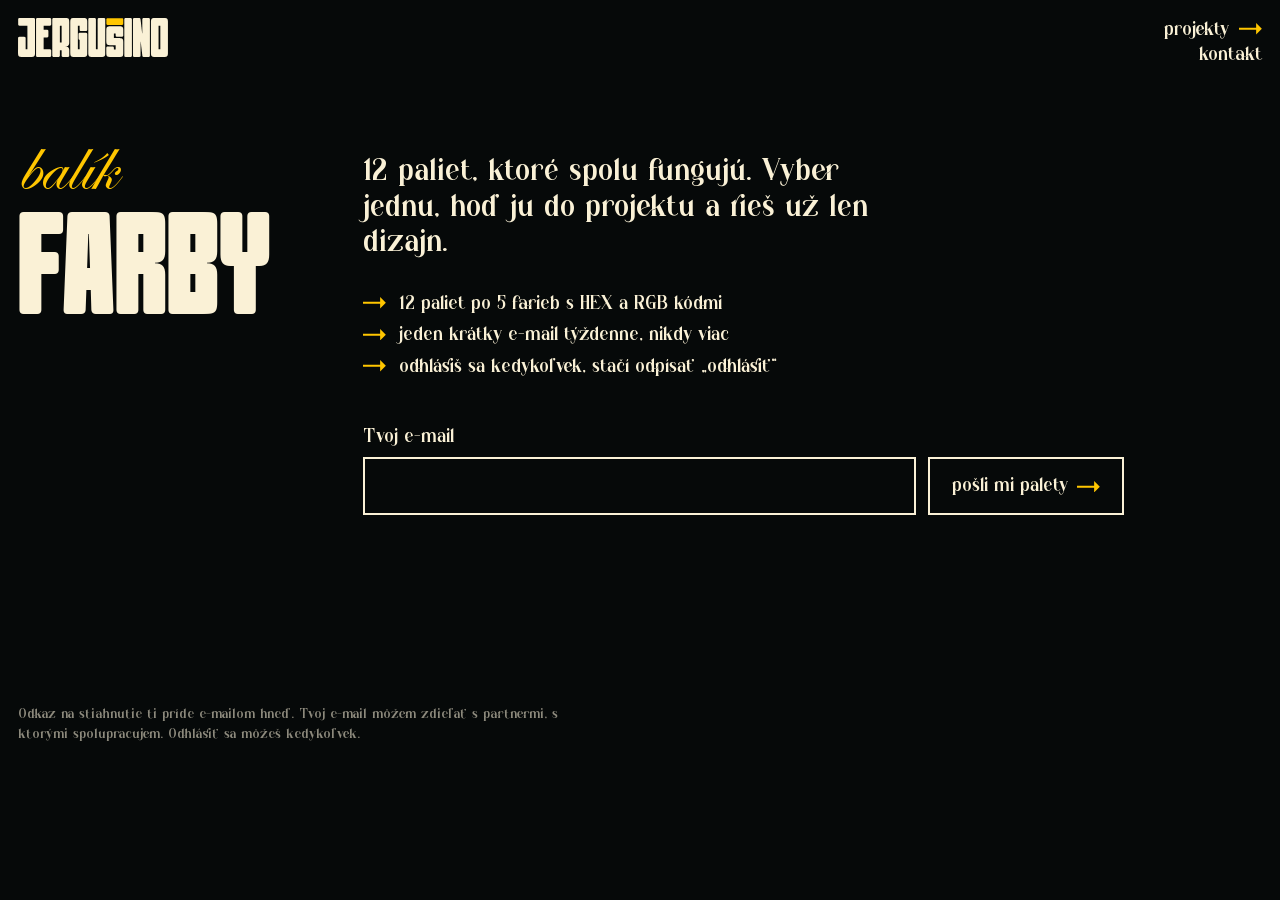
==== index.html @ 21729f62 "Palette pack: signup page, download page and FARBY PDF Same setup as font-tool: the form posts list=" ====
<!doctype html>
<html lang="sk">
<head>
  <meta charset="utf-8">
  <meta name="viewport" content="width=device-width, initial-scale=1">
  <title>Farby · Jergušino</title>
  <meta name="description" content="FARBY: 12 farebných paliet, ktoré spolu fungujú. Zadarmo do tvojej schránky.">
  <meta name="theme-color" content="#060909">
  <meta name="color-scheme" content="dark">
  <meta property="og:site_name" content="Jergušino">
  <meta property="og:title" content="Farby · Jergušino">
  <meta property="og:description" content="12 farebných paliet, ktoré spolu fungujú. Zadarmo do tvojej schránky.">
  <meta property="og:image" content="assets/img/og.png">
  <meta name="twitter:card" content="summary_large_image">
  <link rel="icon" href="favicon.svg" type="image/svg+xml">
  <link rel="apple-touch-icon" href="assets/img/apple-touch-icon.png">
  <link rel="preload" href="assets/fonts/Slithen.woff" as="font" type="font/woff" crossorigin>
  <link rel="preload" href="assets/fonts/Borisna.woff" as="font" type="font/woff" crossorigin>
  <!-- main.css is a copy of the main site's stylesheet (jergusino.github.io/assets/css/main.css); newsletter.css adds the form -->
  <link rel="stylesheet" href="assets/css/main.css">
  <link rel="stylesheet" href="assets/css/newsletter.css">
</head>
<body class="newsletter">
  <a class="skip" href="#top">preskočiť na obsah</a>

  <header class="top">
    <a class="top-mark" href="/" aria-label="Jergušino, domov">
      <img src="assets/img/wordmark.svg" alt="" width="1020" height="262">
    </a>
    <nav class="top-nav" aria-label="Hlavná navigácia">
      <a href="/projects/">projekty <svg class="arr" viewBox="0 0 24 12" width="24" height="12" aria-hidden="true" focusable="false"><path d="M0 5h18V0l6 6-6 6V7H0z"/></svg></a>
      <a href="/kontakt/">kontakt</a>
    </nav>
  </header>

  <main id="top" tabindex="-1">
    <div class="split">
    <section class="hero hero--page hero--project">
      <div class="lockup">
        <p class="lead">balík</p>
        <h1 class="title">Farby</h1>
      </div>
    </section>

    <article class="prose">
      <p class="big">12 paliet, ktoré spolu fungujú. Vyber jednu, hoď ju do projektu a rieš už len dizajn.</p>

      <ul class="perks">
        <li><svg class="arr" viewBox="0 0 24 12" aria-hidden="true" focusable="false"><path d="M0 5h18V0l6 6-6 6V7H0z"/></svg><span>12 paliet po 5 farieb s HEX a RGB kódmi</span></li>
        <li><svg class="arr" viewBox="0 0 24 12" aria-hidden="true" focusable="false"><path d="M0 5h18V0l6 6-6 6V7H0z"/></svg><span>jeden krátky e-mail týždenne, nikdy viac</span></li>
        <li><svg class="arr" viewBox="0 0 24 12" aria-hidden="true" focusable="false"><path d="M0 5h18V0l6 6-6 6V7H0z"/></svg><span>odhlásiš sa kedykoľvek, stačí odpísať „odhlásiť“</span></li>
      </ul>

      <form id="signup" class="signup" method="post" novalidate>
        <label for="email">Tvoj e-mail</label>
        <div class="row">
          <input id="email" name="email" type="email" autocomplete="email" inputmode="email" required aria-describedby="fine status">
          <button type="submit">
            <span class="btn-text">pošli mi palety</span>
            <svg class="arr" viewBox="0 0 24 12" aria-hidden="true" focusable="false"><path d="M0 5h18V0l6 6-6 6V7H0z"/></svg>
          </button>
        </div>
        <div class="hp" aria-hidden="true"><input type="text" name="website" tabindex="-1" autocomplete="off"></div>
        <p class="status" id="status" role="status" aria-live="polite"></p>
      </form>
    </article>
    </div>
  </main>

  <p class="fine" id="fine"><span>Odkaz na stiahnutie ti príde e-mailom hneď. Tvoj e-mail môžem zdieľať s partnermi, s ktorými spolupracujem. Odhlásiť sa môžeš kedykoľvek.</span></p>

<script>
  // Google Apps Script web app (see README.md). With list: "palette-pack" it emails the link to the download page right away.
  const SHEET_URL = "https://script.google.com/macros/s/AKfycbwzb0EDm8Rme1YKbwV1A5090Xy8KaP20UOvHCXbhvao1tViq3Yg2vBaLdlMIsiN-4s/exec";

  const form = document.getElementById("signup");
  const email = document.getElementById("email");
  const status = document.getElementById("status");
  const button = form.querySelector("button");
  const label = button.querySelector(".btn-text");

  const messages = {
    invalid: "Toto nevyzerá ako e-mailová adresa. Skús niečo ako meno@gmail.com.",
    sent: "Hotovo. Odkaz na palety ti práve odišiel e-mailom. Pozri si schránku (aj spam).",
    broken: "Niečo sa pokazilo na mojej strane. Skús to prosím neskôr.",
    offline: "Nepodarilo sa to odoslať. Skontroluj pripojenie na internet a skús to znova.",
    soon: "Prihlasovanie čoskoro spustím. Skús to o pár dní.",
  };
  const show = (key, isError) => {
    status.classList.toggle("error", !!isError);
    status.textContent = messages[key];
  };

  form.addEventListener("submit", async (e) => {
    e.preventDefault();
    if (form.website.value) return;
    const value = email.value.trim();
    if (!/^[^\s@]+@[^\s@]+\.[^\s@]+$/.test(value)) { show("invalid", true); email.focus(); return; }
    if (!SHEET_URL) { show("soon"); return; }

    button.disabled = true;
    label.textContent = "odosielam…";
    status.textContent = "";
    const body = new URLSearchParams({ email: value, source: location.hostname || "local", consent: "Súhlasil s posielaním súborov a noviniek e-mailom a so zdieľaním e-mailu s partnermi", list: "palette-pack" });
    try {
      let result = "sent", res = null;
      try {
        res = await fetch(SHEET_URL, { method: "POST", body });
      } catch (readError) {
        // Some browsers block reading Google's reply; send it anyway and assume it went through.
        await fetch(SHEET_URL, { method: "POST", mode: "no-cors", body });
      }
      if (res) {
        try { result = (await res.json()).status; } catch (badReply) { result = "broken"; }
      }
      if (result === "invalid" || result === "broken") { show(result, true); return; }
      form.classList.add("done");
      show("sent");
    } catch (err) {
      show("offline", true);
    } finally {
      button.disabled = false;
      label.textContent = "pošli mi palety";
    }
  });
</script>
</body>
</html>
---- assets/css/main.css ----
/* ─────────────────────────────────────────────────────────────────────────────
   Jergušino: stylesheet. Built from the brand guide (v5).
   Three colours, three fonts, nothing else.
   No gradients, shadows, blur, transparency or fades: colour changes are hard.
   ───────────────────────────────────────────────────────────────────────────── */

/* Fonts ─ Slithen (headlines), Borisna (text), Edwardian Script ITC (script lead-ins).
   Put Edwardian.woff2 / .woff / .ttf into assets/fonts/ (see README). */
@font-face {
  font-family: "Slithen";
  src: url("../fonts/Slithen.woff") format("woff"), url("../fonts/Slithen.ttf") format("truetype");
  font-display: swap;
}
@font-face {
  font-family: "Borisna";
  src: url("../fonts/Borisna.woff") format("woff"), url("../fonts/Borisna.ttf") format("truetype");
  font-display: swap;
}
@font-face {
  font-family: "Edwardian";
  src: url("../fonts/Edwardian.woff2") format("woff2"), url("../fonts/Edwardian.woff") format("woff"),
    url("../fonts/Edwardian.ttf") format("truetype");
  font-display: swap;
  /* pin the metrics so the gap above the wordmark is identical in every browser */
  ascent-override: 85.06%;
  descent-override: 32.81%;
  line-gap-override: 0%;
}

:root {
  /* colour */
  --ink: #060909;
  --cream: #faf1d6;
  --yellow: #ffc600;

  /* space and type tokens, all worked out from the width W (guide, section 5) */
  /* --W: the width the layout uses. The full screen width, except on very wide, short screens
     (wider than 1.9 x the height), where everything stays in a centred column of that size. */
  --W: min(100vw, 190vh);
  --W: min(100vw, 190svh);
  --F: max(12px, calc(var(--W) / 70));       /* frame: outer margin of loud layouts */
  --G: calc(var(--F) * 1.4);                 /* gap: script to the thing it introduces */
  --F4: max(20px, calc(var(--W) * 4 / 70));  /* margin of text-heavy layouts (4F) */
  --T: calc(var(--W) / 21);                  /* text token; headlines use 2T to 4T */

  --f-head: "Slithen", "Impact", "Arial Narrow", sans-serif;
  --f-text: "Borisna", Georgia, "Times New Roman", serif;
  --f-script: "Edwardian", "Edwardian Script ITC", "Snell Roundhand", "Apple Chancery", "URW Chancery L", cursive;

  --body: clamp(1.0625rem, 0.95rem + 0.3vw, 1.375rem);   /* never below 17px */
}

*, *::before, *::after { box-sizing: border-box; }

html { background: var(--ink); color-scheme: dark; -webkit-text-size-adjust: 100%; }

body {
  margin: 0;
  background: var(--ink);
  color: var(--cream);
  font-family: var(--f-text);
  font-size: var(--body);
  line-height: 1.3;
  -webkit-font-smoothing: antialiased;
}

h1, h2, p, ol, ul, dl, dd, figure { margin: 0; padding: 0; }
img { display: block; max-width: 100%; height: auto; }
::selection { background: var(--yellow); color: var(--ink); }

/* Links: Cream with a Yellow marker. Hover and focus change colour, never opacity. */
a { color: var(--cream); text-decoration: none; }
a:hover, a:focus-visible { color: var(--yellow); }
:focus-visible { outline: 3px solid var(--yellow); outline-offset: 4px; }
.arr { display: inline-block; width: 1.2em; height: 0.6em; fill: var(--yellow); vertical-align: 0.02em; margin-left: 0.2em; }

.sr { position: absolute; width: 1px; height: 1px; overflow: hidden; clip: rect(0 0 0 0); white-space: nowrap; }

/* Images are two-tone: every pixel is Ink or Cream. Own brand artwork opts out with .raw */
.prose img, .yt img, .cover img, .gallery img { filter: url(#twotone); }
.prose img.raw, .cover img.raw, .gallery img.raw { filter: none; }

/* ── Header: the mark top-left, a small text group top-right ───────────────── */
.top {
  position: absolute;
  z-index: 2;
  top: var(--F);
  left: var(--F);
  right: var(--F);
  display: flex;
  justify-content: space-between;
  align-items: flex-start;
}
.top-mark { display: block; line-height: 0; }
.top-mark img { width: 150px; height: auto; }
.top-nav { margin-left: auto; text-align: right; }
.top-nav a { display: block; }
.top-nav a[aria-current] { color: var(--yellow); }

/* ── Hero: loud, one big thing, anchored bottom-left at F ──────────────────── */
.hero { position: relative; min-height: 100vh; min-height: 100svh; }
.hero--page { min-height: 72vh; min-height: 72svh; --title-size: calc(var(--T) * 3); }
.hero--projects { --title-size: calc(var(--T) * 4); }
/* one project: no tall empty stage, the title sits just under the header and the text follows */
.hero--project { min-height: 0; padding-top: calc(var(--F) * 7); }
.hero--project .lockup { position: static; margin: 0 var(--F); }
body.project .prose { margin-top: calc(var(--F) * 0.9 - 0.9em); }   /* (pulls up past the empty line space of the big title and the details) */   /* the details sit close under the title… */
body.project .prose .meta + * { margin-top: calc(var(--F) * 3.2); }   /* …and the description stands apart */
body.project .back { margin-top: calc(var(--F) * 2); }

.lockup { position: absolute; left: var(--F); right: var(--F); bottom: var(--F); }

/* script lead-in: yellow, lowercase, left-aligned, G above what it introduces */
.lead {
  font-family: var(--f-script);
  color: var(--yellow);
  line-height: 1;
  white-space: nowrap;
  --d: 0.011em;                                     /* how far the deepest letter dips below the baseline */
}
.lead.desc { --d: 0.328em; }                        /* g j p q y f */

/* home: the primary lockup (i am + JERGUSINO). Wordmark = W - 2F wide, 0.257 x as tall. */
.hero--home { --wm-h: calc((var(--W) - 2 * var(--F)) * 0.257); }
.hero--home .lead {
  font-size: calc(var(--wm-h) * 0.771);           /* 0.29 x wordmark height, i-dot to baseline */
  margin-bottom: calc(var(--G) + var(--d) - 0.24em);
}
.wm-mask { line-height: 0; clip-path: inset(-100vh 0 0 0); }   /* clips the letters below the baseline, leaves the sky open for the bar */
.wordmark { display: block; width: 100%; height: auto; overflow: visible; }
.wm-l { fill: var(--cream); fill-rule: evenodd; }
.wm-bar { fill: var(--yellow); }

/* pages: script + Slithen headline */
.title {
  font-family: var(--f-head);
  font-weight: 400;
  font-size: var(--title-size);
  line-height: 0.9;
  text-transform: uppercase;
  letter-spacing: 0;
  color: var(--cream);
  overflow-wrap: anywhere;
}
.hero--page .lead {
  font-size: calc(var(--title-size) * 0.54);       /* 0.29 x cap height of the headline */
  margin-bottom: calc(var(--G) + var(--d) - 0.24em + var(--acc, 0px));
}
.hero--page.has-accent { --acc: calc(var(--title-size) * 0.28); }   /* clear of Š, Č, Ž... */

/* ── Quiet break between sections: one centred line ────────────────────────── */
.quiet-break { padding: calc(var(--F) * 8) 0 calc(var(--F) * 3); display: grid; place-items: center; }
.quiet-line { font: inherit; font-size: clamp(1.4rem, 2.4vw, 2.6rem); text-align: center; }

/* ── Project list ──────────────────────────────────────────────────────────── */
.list { padding: 0 var(--F); }   /* same left edge as the title */

.controls { display: flex; flex-wrap: wrap; align-items: baseline; gap: 0.6em calc(var(--F) * 3); padding: 0 0 calc(var(--F) * 2); margin-top: calc(var(--F) * 2); }
.controls[hidden], .empty[hidden] { display: none; }
.ctl { display: flex; flex-wrap: wrap; align-items: baseline; gap: 0.2em 1.2em; }
.ctl-l { color: var(--yellow); }                     /* Yellow marks what is a pointer: the caption of each control */
.ctl button {
  font: inherit; color: var(--cream); background: none; border: 0; padding: 0; cursor: pointer; border-radius: 0;
}
.ctl button:hover, .ctl button:focus-visible { color: var(--yellow); }
.ctl button[aria-pressed="true"] { color: var(--yellow); text-decoration: underline; text-decoration-thickness: 2px; text-underline-offset: 0.25em; }
.ctl-search input {
  font: inherit; color: var(--cream); background: none; border: 0; border-bottom: 2px solid var(--cream); border-radius: 0;
  padding: 0 0 0.1em; width: 11em; max-width: 100%; caret-color: var(--yellow); outline: none; -webkit-appearance: none; appearance: none;
}
.ctl-search input:hover, .ctl-search input:focus { border-bottom-color: var(--yellow); }
.ctl-search input::-webkit-search-cancel-button { -webkit-appearance: none; appearance: none; }

/* poster wall: images only, in staggered columns like bricks. A click opens the poster's page. */
/* columns: 6 on computers, 5 on small laptops, 3 on tablets, 2 on phones; every second column hangs half a poster lower */
.pgrid {
  --cols: 6;
  list-style: none;
  display: grid;
  grid-template-columns: repeat(var(--cols), minmax(0, 1fr));
  gap: var(--F);
  padding-bottom: calc((var(--W) - 2 * var(--F)) / var(--cols) * 0.72 + var(--F));        /* room for the half-card the even columns hang down */
}
.pcard:nth-child(even) { transform: translateY(calc(50% + var(--F) / 2)); }
.pcard a { display: block; position: relative; overflow: hidden; aspect-ratio: 7 / 10; }
.pcard img { display: block; width: 100%; height: 100%; object-fit: cover; }
/* hover: the Yellow bar of the logo drops onto the top edge of the poster (hard-edged, no fade);
   it leaves faster than it comes (exits accelerate). Touch screens skip it. */
.pcard a::before {
  content: ""; position: absolute; z-index: 1; left: 0; right: 0; top: 0;
  height: calc(var(--F) * 1.1); background: var(--yellow);
  transform: translateY(-110%);
  transition: transform 0.1s cubic-bezier(0.6, 0, 1, 1);
}
.pcard a:focus-visible { outline: 3px solid var(--yellow); outline-offset: 6px; }
.pcard a:focus-visible::before { transform: none; }
@media (hover: hover) {
  .pcard a:hover::before { transform: none; transition: transform 0.2s cubic-bezier(0.2, 0, 0, 1); }
}
@media (prefers-reduced-motion: reduce) { .pcard a::before { transition: none; } }
@media (max-width: 1279px) {
  .pgrid { --cols: 5; }
  .pcard:nth-child(even) { transform: none; }
  .pcard:nth-child(5n+2), .pcard:nth-child(5n+4) { transform: translateY(calc(50% + var(--F) / 2)); }
}
@media (max-width: 999px) {
  .pgrid { --cols: 3; }
  .pcard:nth-child(5n+2), .pcard:nth-child(5n+4) { transform: none; }
  .pcard:nth-child(3n+2) { transform: translateY(calc(50% + var(--F) / 2)); }
}
@media (max-width: 640px) {
  .pgrid { --cols: 2; }
  .pcard:nth-child(3n+2) { transform: none; }
  .pcard:nth-child(even) { transform: translateY(calc(50% + var(--F) / 2)); }
}

.more { padding: calc(var(--F) * 2) 0 var(--F4); }
.empty { padding: var(--F) 0; }

/* ── Project page: one left-aligned column, 4F margin, about 70 characters wide ─ */
.prose { margin: var(--F4) 0 0 var(--F); max-width: min(70ch, calc(var(--W) - 2 * var(--F4))); }
.prose > * + * { margin-top: 1em; }
.prose a { color: var(--yellow); text-decoration: underline; text-decoration-thickness: 2px; text-underline-offset: 0.2em; }
.prose a:hover, .prose a:focus-visible { color: var(--cream); }
.prose code { font-family: var(--f-text); border-bottom: 2px solid var(--cream); }
.prose h2, .prose h3 { font-family: var(--f-head); font-weight: 400; text-transform: uppercase; line-height: 0.9; font-size: calc(var(--T) * 1.2); margin-top: 2em; }

.note { border-left: 6px solid var(--cream); padding-left: 1em; }

.meta { display: grid; grid-template-columns: max-content 1fr; gap: 0.2em 1.5em; }
.meta dt { color: var(--cream); }
.meta dd { margin: 0; }

.yt { display: block; margin-top: 2em; }
.yt .cta { display: inline-block; margin-top: 0.6em; color: var(--cream); }
.yt:hover .cta, .yt:focus-visible .cta { color: var(--yellow); }
.cover, .gallery { margin-top: 2em; }
.gallery { display: grid; grid-template-columns: repeat(auto-fit, minmax(min(100%, 20rem), 1fr)); gap: var(--F); }

.links { list-style: none; margin-top: 2em; }
.links li + li { margin-top: 0.4em; }
.prose .links a { color: var(--cream); text-decoration: none; }
.prose .links a:hover, .prose .links a:focus-visible { color: var(--yellow); }

.back { margin: calc(var(--F) * 3) 0 0 var(--F); }

/* ── Contact page: loud headline, then the ways to reach me as large rows ─────
   One column at the F edge, Cream text, Yellow only on the pointers (@, arrows, the active copy). */
.contact { padding: calc(var(--F) * 2) var(--F) calc(var(--F) * 2); }
.contact-intro { max-width: 34ch; font-size: clamp(1.1rem, min(2vw, 3.4vh), 2rem); line-height: 1.3; margin-bottom: calc(var(--F) * 3); }
.contact-list { list-style: none; border-top: 1px solid var(--yellow); }
.contact-row {
  display: grid; grid-template-columns: minmax(7em, 14%) minmax(0, 1fr) auto; align-items: baseline; gap: var(--F);
  padding: calc(var(--F) * 1.2) 0; border-bottom: 1px solid var(--yellow);
}
.contact-label { font-family: var(--f-script); color: var(--yellow); font-size: clamp(1.4rem, min(2.6vw, 4.4vh), 2.8rem); line-height: 1; }
.contact-value { font-size: clamp(1.5rem, min(4.4vw, 7vh), 5rem); line-height: 1.05; overflow-wrap: anywhere; }
.contact-value .at { color: var(--yellow); }
.contact-copy, .contact-go {
  font: inherit; font-size: clamp(1rem, 1.4vw, 1.4rem); color: var(--cream); background: none; border: 0; border-radius: 0; padding: 0; cursor: pointer;
}
.contact-copy:hover, .contact-copy:focus-visible, .contact-go:hover { color: var(--yellow); }
.contact-go .arr { width: clamp(1.6rem, 2.4vw, 2.6rem); height: auto; margin: 0; }
.contact-row:hover .contact-value { color: var(--yellow); }
@media (max-width: 640px) {
  .contact-row { grid-template-columns: minmax(0, 1fr) auto; row-gap: 0.3em; }
  .contact-label { grid-column: 1 / -1; }
}

/* ── Motion: the title-card animation, copied frame by frame from title-card-jergusino.mp4 ──
   0.11 s of Ink, then the letters rise one by one from the baseline (a new one every 0.02 s,
   each 0.2 s), and at 0.48 s the bar drops from the very top of the screen, overshoots 10 %
   and settles with an ease-out. "i am" is the one addition: it writes on beside the letters. */
@keyframes write { from { clip-path: inset(-25% 100% -25% -5%); } to { clip-path: inset(-25% -5% -25% -5%); } }
@keyframes rise { from { transform: translateY(101%); } to { transform: none; } }
@keyframes drop {                                    /* --drop is set in index.html: the bar starts above the top of the screen */
  0%   { transform: translateY(var(--drop, -140%)); animation-timing-function: cubic-bezier(0.25, 0.8, 0.25, 1); }   /* ease out: fast from the top, soft landing */
  65%  { transform: translateY(4.6px); animation-timing-function: cubic-bezier(0.25, 0.8, 0.25, 1); }                  /* 10% overshoot of the 46 px bar */
  100% { transform: none; }
}
.hero--home .lead { animation: write 0.45s cubic-bezier(0.35, 0, 0.45, 1) 0.15s both; }
.hero--home .wm-l { transform-box: fill-box; animation: rise 0.2s cubic-bezier(0.2, 0, 0, 1) calc(0.11s + var(--i) * 0.02s) both; }
.hero--home .wm-bar { transform-box: fill-box; animation: drop var(--dur, 0.9s) linear 0.48s both; }

@media (prefers-reduced-motion: reduce) {
  .hero--home .lead, .hero--home .wm-l, .hero--home .wm-bar { animation: none; }
}

/* ── Phones ────────────────────────────────────────────────────────────────── */
@media (max-width: 520px) {
  .top-mark img { width: 120px; }
  .hero--page { --title-size: calc(var(--T) * 3.4); }
  .hero--projects { --title-size: calc(var(--T) * 4); }
}

@media print {
  html, body { background: #fff; color: #000; }
}


/* home: the poster wall is cut off hard after about two rows, then one big line leads to all projects */
.wall { --cols: 6; --cw: calc((var(--W) - (var(--cols) + 1) * var(--F)) / var(--cols)); max-height: calc(var(--cw) * 10 / 7 * 2.4); overflow: hidden; }
@media (max-width: 1279px) { .wall { --cols: 5; } }
@media (max-width: 999px) { .wall { --cols: 3; } }
@media (max-width: 640px) { .wall { --cols: 2; } }
.all {
  display: flex; align-items: center; justify-content: center; gap: 0.35em;
  padding: calc(var(--F) * 3) var(--F) 0; background: var(--ink);
  font-size: clamp(1.4rem, 2.4vw, 2.6rem); line-height: 1; text-align: center;
}
.all svg { width: 0.9em; height: auto; flex: none; }
.hero--in-home { padding-top: calc(var(--F) * 10); padding-bottom: calc(var(--F) * 2); }   /* a section title in the middle of the page, no header above it */

/* project page: facts and the way back are as big as the "všetky projekty" line on the home page */
body.project .meta, body.project .back { font-size: clamp(1.4rem, 2.4vw, 2.6rem); line-height: 1.15; }
body.project .back svg { width: 0.9em; height: auto; vertical-align: -0.05em; margin-left: 0.2em; }

/* similar work at the bottom of a project page: one flat row, no stagger */
.similar { padding: 0 var(--F); margin-top: calc(var(--F) * 8); }
.similar-h { font: inherit; font-size: clamp(1.4rem, 2.4vw, 2.6rem); line-height: 1.15; margin-bottom: calc(var(--F) * 2); }
.pgrid--flat { padding-bottom: 0; }
.pgrid--flat .pcard { transform: none !important; }
@media (max-width: 1279px) { .pgrid--flat .pcard:nth-child(n+6) { display: none; } }
@media (max-width: 999px) { .pgrid--flat .pcard:nth-child(n+4) { display: none; } }
@media (max-width: 640px) { .pgrid--flat .pcard:nth-child(n+3) { display: none; } }

/* skip link: hidden until it gets keyboard focus, then a Yellow pointer top-left */
.skip { position: absolute; z-index: 10; left: var(--F); top: -10em; color: var(--yellow); background: var(--ink); padding: 0.3em 0; }
.skip:focus { top: var(--F); }
main:focus { outline: none; }

/* posters show their own edge colour while the image loads (a flat colour, then a hard cut to the image) */
.pcard a, .cover .zoom { background-color: var(--ink); }

/* 404 */
body.notfound .prose .big { font-size: clamp(1.4rem, 2.4vw, 2.6rem); line-height: 1.15; }
body.notfound .similar { margin-top: calc(var(--F) * 6); }
body.notfound .links svg { width: 0.9em; height: auto; margin-left: 0.2em; }

/* ── Poster viewer: the poster full size on Ink, flip with arrows, close returns ───────────── */
.cover .zoom { display: block; cursor: zoom-in; }
.viewer {
  position: fixed; inset: 0; z-index: 50; background: var(--ink);
  display: grid; grid-template-rows: auto minmax(0, 1fr) auto;
}
.viewer[hidden] { display: none; }
html.viewer-open, html.viewer-open body { overflow: hidden; }
.v-bar { display: flex; align-items: baseline; justify-content: space-between; gap: var(--F); padding: var(--F); font-size: clamp(1.1rem, 1.6vw, 1.6rem); }
.v-title { color: var(--cream); overflow: hidden; text-overflow: ellipsis; white-space: nowrap; }
.v-count { color: var(--cream); }
.v-stage { position: relative; min-height: 0; margin: 0 var(--F); touch-action: pan-y; }
.v-img { position: absolute; inset: 0; width: 100%; height: 100%; object-fit: contain; -webkit-user-select: none; user-select: none; }
.viewer button {
  font: inherit; color: var(--cream); background: none; border: 0; border-radius: 0; padding: 0; cursor: pointer;
  display: inline-flex; align-items: center; gap: 0.4em;
}
.viewer button:hover, .viewer button:focus-visible { color: var(--yellow); }
.viewer button:focus-visible { outline: 2px solid var(--yellow); outline-offset: 4px; }
.viewer .arr { width: 1.3em; height: auto; fill: var(--yellow); }
.viewer .arr--back { transform: scaleX(-1); }
@media (max-width: 520px) { .viewer button span { position: absolute; width: 1px; height: 1px; overflow: hidden; clip-path: inset(50%); } .viewer .arr { width: 2em; } }

/* ── Project page ─────────────────────────────────────────────────────────────
   Phones and tablets: title, info, then the work, one column (swipe left / right for the next project).
   Wide screens: the info on the left, the work on the right, centred on each other, with the
   previous / next arrows right beside them. Everything is sized by the width but capped by the
   screen height, so the info and the whole poster always fit on screen. */
body.project { --ts: min(calc(var(--T) * 3), 13vh); }                 /* base size; the poster follows it */
body.project .hero--page { --title-size: calc(var(--ts) * 1.8); }   /* the title is 180% of the base */
body.project .hero--page .lead { font-size: calc(var(--ts) * 1.2 * 0.54); }   /* the lead keeps its size */
body.project .meta, body.project .back { font-size: clamp(1.1rem, min(2.4vw, 4vh), 2.6rem); }
body.project .prose { font-size: min(var(--body), 2.8vh); font-size: clamp(0.95rem, min(var(--body), 2.8vh), 1.375rem); }
@media (max-width: 520px) { body.project { --ts: min(calc(var(--T) * 3.4), 13vh); } }

.project-media { margin: calc(var(--F) * 2) var(--F) 0; }
.project-media img { display: block; max-width: 100%; height: auto; }
.media-main > :first-child { margin-top: 0; }
.project-media .cover img { max-height: calc((100vh - var(--F) * 2) * 0.8); max-height: calc((100svh - var(--F) * 2) * 0.8); width: auto; max-width: 100%; margin: 0; }
.project-media .cover .zoom { width: fit-content; max-width: 100%; }
.arr--back { transform: scaleX(-1); }

/* previous / next arrows. On screens with empty bars at the sides (wider than 1.9 x the height) they
   always stand in those bars. Otherwise they are hidden and cut on in front of the content when the
   mouse comes to the left or right edge of the screen. Phones and tablets swipe instead. */
.page-arrow { display: none; color: var(--yellow); }
.page-arrow .arr { width: clamp(1.6rem, min(2.6vw, 4.5vh), 2.8rem); height: auto; margin: 0; fill: currentColor; vertical-align: 0; }
@media (min-width: 900px) and (hover: hover) {
  .page-arrow {
    display: flex; align-items: center; justify-content: center;
    position: fixed; z-index: 4; top: 0; bottom: 0; width: max(48px, 5vw);
    overflow: hidden; color: var(--yellow); outline: none;
  }
  .page-arrow--prev { left: 0; }
  .page-arrow--next { right: 0; }
  /* the Ink strip and the arrow slide in from behind the screen edge (Move: soft landing; exits accelerate) */
  .page-arrow::before { content: ""; position: absolute; inset: 0; background: var(--ink); }
  .page-arrow::before, .page-arrow .arr {
    transition: transform 0.2s cubic-bezier(0.6, 0, 1, 1);
  }
  .page-arrow--prev::before, .page-arrow--prev .arr { transform: translateX(-101%); }
  .page-arrow--prev .arr { transform: translateX(calc(-1 * max(48px, 5vw))) scaleX(-1); }
  .page-arrow--next::before { transform: translateX(101%); }
  .page-arrow--next .arr { transform: translateX(max(48px, 5vw)); }
  .page-arrow .arr { position: relative; }
  .page-arrow:hover::before, .page-arrow:focus-visible::before { transform: none; transition: transform 0.4s cubic-bezier(0.2, 0, 0, 1); }
  .page-arrow:hover .arr, .page-arrow:focus-visible .arr { transition: transform 0.4s cubic-bezier(0.2, 0, 0, 1) 0.04s; }
  .page-arrow--prev:hover .arr, .page-arrow--prev:focus-visible .arr { transform: scaleX(-1); }
  .page-arrow--next:hover .arr, .page-arrow--next:focus-visible .arr { transform: none; }
  .page-arrow:focus-visible .arr { outline: 2px solid var(--yellow); outline-offset: 2px; }
}
@media (min-width: 900px) and (hover: hover) and (prefers-reduced-motion: reduce) {
  .page-arrow::before, .page-arrow .arr { transition: none !important; }
}
@media (min-width: 900px) and (min-aspect-ratio: 19/10) {
  .page-arrow { width: calc((100vw - var(--W)) / 2); top: 0; bottom: 0; }
  .page-arrow::before { display: none; }
  .page-arrow--prev .arr, .page-arrow--prev:hover .arr { transform: scaleX(-1); }
  .page-arrow--next .arr, .page-arrow--next:hover .arr { transform: none; }
  .page-arrow:hover { color: var(--cream); }
}

@media (min-width: 900px) {
  .project-body {
    /* very wide, short screens: everything stays together in the middle, sized to that middle */
    --ts: min(calc(var(--T) * 3), 13vh);
    --top: min(calc(var(--F) * 7), 16vh);
    display: grid; grid-template-columns: minmax(0, 1fr) minmax(0, 1fr);
    column-gap: calc(var(--F) * 3); align-items: center;
    padding: var(--top) var(--F) 0;
    position: relative;
  }
  .project-text .hero--project { padding-top: 0; }
  .project-text .hero--project .lockup { margin: 0; }
  .project-body .prose { max-width: 70ch; margin-left: 0; }
  .project-media { margin: 0; display: grid; justify-items: end; }
  .media-main { display: grid; justify-items: end; }
  .project-media .cover .zoom { display: block; }
  /* the poster scales like the text: with the title size, but never taller than the screen */
  .project-media .cover img {
    max-width: 100%;
    max-height: calc(min(calc(var(--ts) * 5), calc((100vh - var(--top) - var(--F) * 2) * 0.8)) - 7rem);
    max-height: calc(min(calc(var(--ts) * 5), calc((100svh - var(--top) - var(--F) * 2) * 0.8)) - 7rem);
    margin: 7rem 0 0;
  }
}

/* everything sits in the --W column, centred (only narrower than the screen on very wide, short screens) */
main { max-width: var(--W); margin: 0 auto; }
.top { left: max(var(--F), calc((100% - var(--W)) / 2 + var(--F))); right: max(var(--F), calc((100% - var(--W)) / 2 + var(--F))); }
main { padding-bottom: calc(var(--F) * 6); }   /* no footer: a little Ink after the last thing on the page */
body.project { overflow-x: clip; }   /* the page slides sideways on a swipe without a sideways scrollbar */
---- assets/css/newsletter.css ----
/* Newsletter page: the main site's stylesheet (main.css) plus the signup form.
   Same tokens, same three colours, no rounded corners, no fills. */

body.newsletter .prose { margin-top: calc(var(--F) * 2); }
.prose .big { font-size: clamp(1.4rem, 2.4vw, 2.6rem); line-height: 1.15; max-width: 30ch; }

.perks { list-style: none; margin-top: 1.6em; }
.perks li { display: flex; align-items: baseline; gap: 0.7em; }
.perks li + li { margin-top: 0.35em; }
.perks .arr { flex: none; margin: 0; }

.signup { margin-top: 2.4em; }
.signup label { display: block; margin-bottom: 0.4em; }
.signup .row { display: flex; gap: 12px; flex-wrap: wrap; }
.signup input[type="email"] {
  flex: 1 1 16em; min-width: 0; height: 58px;
  font: inherit; color: var(--cream); caret-color: var(--yellow);
  background: var(--ink); border: 2px solid var(--cream); border-radius: 0;
  padding: 0 16px; outline: none; -webkit-appearance: none; appearance: none;
}
.signup input[type="email"]:hover, .signup input[type="email"]:focus { border-color: var(--yellow); }
.signup input:-webkit-autofill { -webkit-text-fill-color: var(--cream); -webkit-box-shadow: 0 0 0 100px var(--ink) inset; }
.signup button {
  height: 58px; padding: 0 22px;
  font: inherit; color: var(--cream); background: var(--ink);
  border: 2px solid var(--cream); border-radius: 0; cursor: pointer;
  display: inline-flex; align-items: center; justify-content: center; gap: 0.5em; white-space: nowrap;
}
.signup button .arr { margin: 0; }
.signup button:hover, .signup button:focus-visible { color: var(--yellow); border-color: var(--yellow); }
.signup button[disabled] { cursor: progress; }

/* small print: quiet grey (outside the brand palette on purpose), at the very bottom of the page (the site has no footer) */
.fine { max-width: var(--W); margin: 0 auto; padding: calc(var(--F) * 2) var(--F) calc(var(--F) * 4); box-sizing: border-box; font-size: 0.875rem; line-height: 1.45; color: #8c897c; }
.fine > span { display: block; max-width: 60ch; }
.status { margin-top: 0.9em; min-height: 1.3em; }
.status.error { color: var(--yellow); }
.done .row, .done label { display: none; }
.done .status { font-size: clamp(1.4rem, 2.4vw, 2.6rem); line-height: 1.15; max-width: 30ch; }

.hp { position: absolute; left: -9999px; width: 1px; height: 1px; overflow: hidden; }

@media (max-width: 560px) {
  .signup button { flex: 1 1 100%; }
}

/* wide screens: the title on the left, the text and the form next to it on the right */
@media (min-width: 1100px) {
  .split {
    display: grid;
    grid-template-columns: auto minmax(0, 1fr);
    column-gap: calc(var(--F) * 5);
    align-items: start;
    padding: calc(var(--F) * 7) var(--F) 0;
  }
  .split .hero--project { padding-top: 0; --title-size: calc(var(--T) * 2.4); }
  .split .hero--project .lockup { margin: 0; }
  body.newsletter .split .prose { margin: 0; max-width: 40em; padding-top: calc(var(--F) * 1.5); }
}
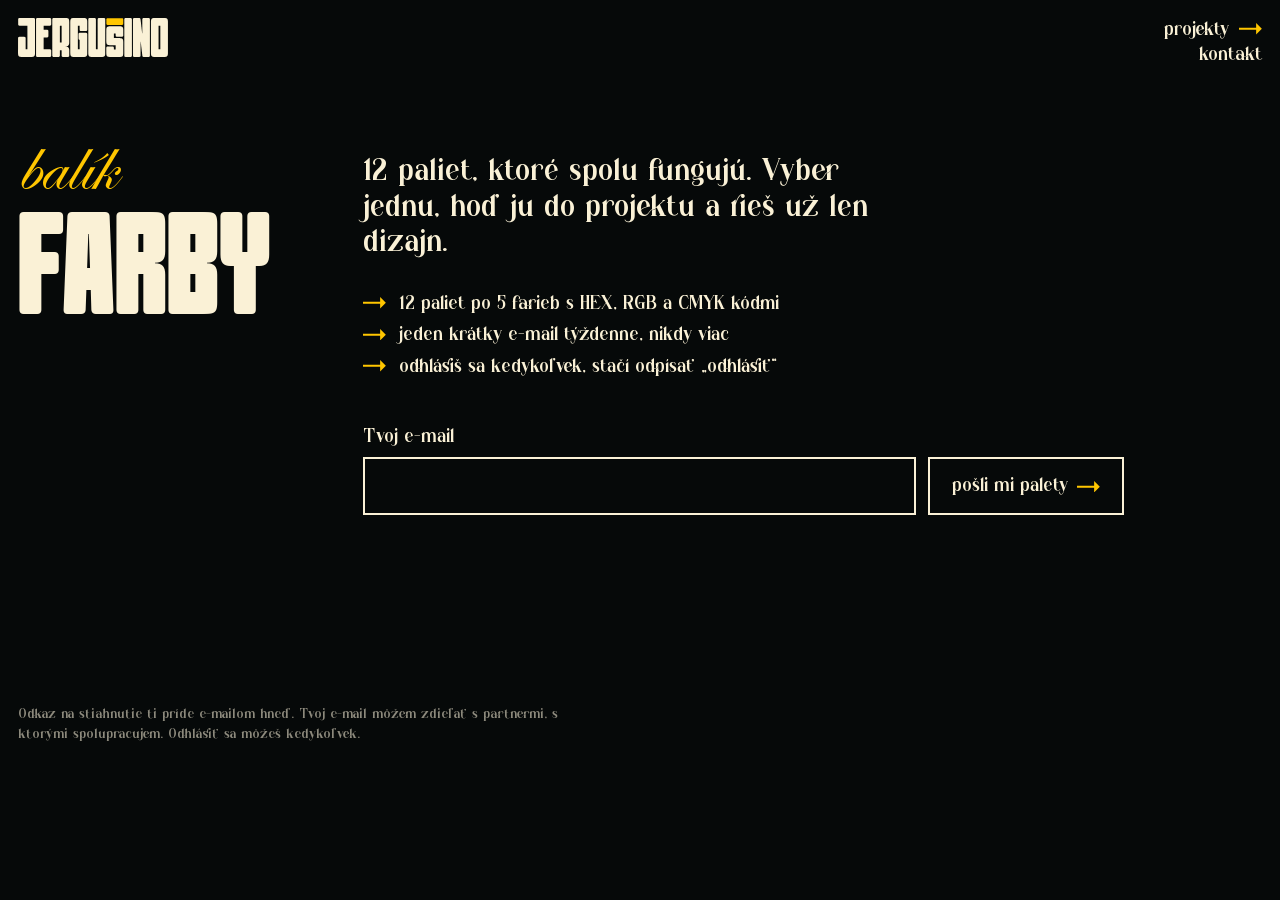
==== commit 0a5445d4: "Use v2 of the FARBY PDF (smaller text, CMYK codes) Co-Authored-By: Claude Opus 5.5 <noreply@anthropi" ====
--- a/index.html
+++ b/index.html
@@ -46,7 +46,7 @@
       <p class="big">12 paliet, ktoré spolu fungujú. Vyber jednu, hoď ju do projektu a rieš už len dizajn.</p>
 
       <ul class="perks">
-        <li><svg class="arr" viewBox="0 0 24 12" aria-hidden="true" focusable="false"><path d="M0 5h18V0l6 6-6 6V7H0z"/></svg><span>12 paliet po 5 farieb s HEX a RGB kódmi</span></li>
+        <li><svg class="arr" viewBox="0 0 24 12" aria-hidden="true" focusable="false"><path d="M0 5h18V0l6 6-6 6V7H0z"/></svg><span>12 paliet po 5 farieb s HEX, RGB a CMYK kódmi</span></li>
         <li><svg class="arr" viewBox="0 0 24 12" aria-hidden="true" focusable="false"><path d="M0 5h18V0l6 6-6 6V7H0z"/></svg><span>jeden krátky e-mail týždenne, nikdy viac</span></li>
         <li><svg class="arr" viewBox="0 0 24 12" aria-hidden="true" focusable="false"><path d="M0 5h18V0l6 6-6 6V7H0z"/></svg><span>odhlásiš sa kedykoľvek, stačí odpísať „odhlásiť“</span></li>
       </ul>
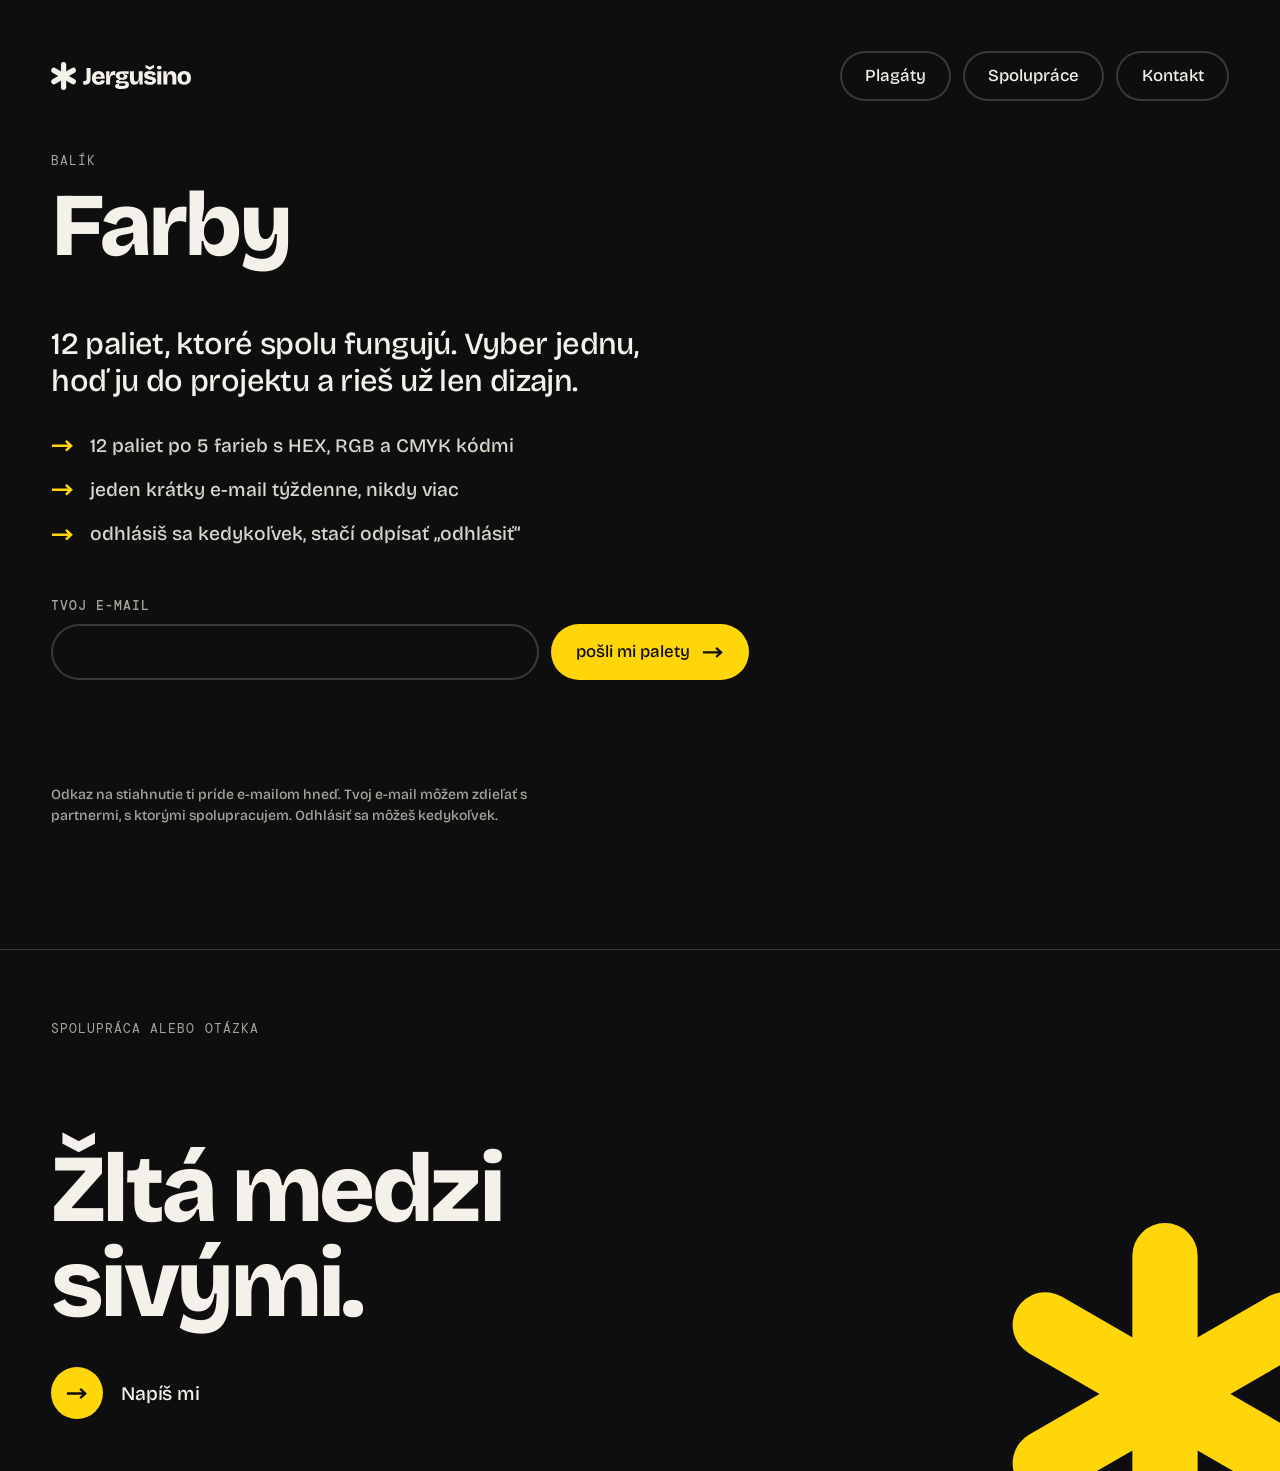
==== commit 80962510: "Restyle to the new Jergušino look: Bricolage Grotesque + DM Mono, new header/menu, pill buttons, rou" ====
--- a/index.html
+++ b/index.html
@@ -5,7 +5,7 @@
   <meta name="viewport" content="width=device-width, initial-scale=1">
   <title>Farby · Jergušino</title>
   <meta name="description" content="FARBY: 12 farebných paliet, ktoré spolu fungujú. Zadarmo do tvojej schránky.">
-  <meta name="theme-color" content="#060909">
+  <meta name="theme-color" content="#0E0E0E">
   <meta name="color-scheme" content="dark">
   <meta property="og:site_name" content="Jergušino">
   <meta property="og:title" content="Farby · Jergušino">
@@ -14,9 +14,9 @@
   <meta name="twitter:card" content="summary_large_image">
   <link rel="icon" href="favicon.svg" type="image/svg+xml">
   <link rel="apple-touch-icon" href="assets/img/apple-touch-icon.png">
-  <link rel="preload" href="assets/fonts/Slithen.woff" as="font" type="font/woff" crossorigin>
-  <link rel="preload" href="assets/fonts/Borisna.woff" as="font" type="font/woff" crossorigin>
-  <!-- main.css is a copy of the main site's stylesheet (jergusino.github.io/assets/css/main.css); newsletter.css adds the form -->
+  <link rel="preload" href="assets/fonts/BricolageGrotesque-ExtraBold.woff2" as="font" type="font/woff2" crossorigin>
+  <link rel="preload" href="assets/fonts/BricolageGrotesque-Medium.woff2" as="font" type="font/woff2" crossorigin>
+  <!-- main.css is a copy of the main site's stylesheet (jergusino.github.io/assets/css/main.css); the other css files add this page's own parts -->
   <link rel="stylesheet" href="assets/css/main.css">
   <link rel="stylesheet" href="assets/css/newsletter.css">
 </head>
@@ -24,40 +24,40 @@
   <a class="skip" href="#top">preskočiť na obsah</a>
 
   <header class="top">
-    <a class="top-mark" href="/" aria-label="Jergušino, domov">
-      <img src="assets/img/wordmark.svg" alt="" width="1020" height="262">
+    <a class="brand" href="/" aria-label="Jergušino, domov">
+      <img class="logo-paper" src="assets/img/logo-paper.svg" alt="" width="570" height="112">
+      <img class="logo-ink" src="assets/img/logo-ink.svg" alt="" width="570" height="112">
     </a>
-    <nav class="top-nav" aria-label="Hlavná navigácia">
-      <a href="/projects/">projekty <svg class="arr" viewBox="0 0 24 12" width="24" height="12" aria-hidden="true" focusable="false"><path d="M0 5h18V0l6 6-6 6V7H0z"/></svg></a>
-      <a href="/kontakt/">kontakt</a>
+    <button type="button" class="menu-btn" aria-label="Menu" aria-expanded="false" aria-controls="site-nav"><span></span><span></span></button>
+    <nav class="nav" id="site-nav" aria-label="Hlavná navigácia">
+      <a class="pill" href="/plagaty/">Plagáty</a>
+      <a class="pill" href="/spoluprace/">Spolupráce</a>
+      <a class="pill" href="/kontakt/">Kontakt</a>
     </nav>
   </header>
 
   <main id="top" tabindex="-1">
+    <section class="sec-head sec-head--page">
+      <p class="label">balík</p>
+      <h1 class="h h--xl">Farby</h1>
+    </section>
     <div class="split">
-    <section class="hero hero--page hero--project">
-      <div class="lockup">
-        <p class="lead">balík</p>
-        <h1 class="title">Farby</h1>
-      </div>
-    </section>
-
     <article class="prose">
       <p class="big">12 paliet, ktoré spolu fungujú. Vyber jednu, hoď ju do projektu a rieš už len dizajn.</p>
 
       <ul class="perks">
-        <li><svg class="arr" viewBox="0 0 24 12" aria-hidden="true" focusable="false"><path d="M0 5h18V0l6 6-6 6V7H0z"/></svg><span>12 paliet po 5 farieb s HEX, RGB a CMYK kódmi</span></li>
-        <li><svg class="arr" viewBox="0 0 24 12" aria-hidden="true" focusable="false"><path d="M0 5h18V0l6 6-6 6V7H0z"/></svg><span>jeden krátky e-mail týždenne, nikdy viac</span></li>
-        <li><svg class="arr" viewBox="0 0 24 12" aria-hidden="true" focusable="false"><path d="M0 5h18V0l6 6-6 6V7H0z"/></svg><span>odhlásiš sa kedykoľvek, stačí odpísať „odhlásiť“</span></li>
+        <li><svg class="arr" viewBox="0 0 48 24" width="24" height="12" aria-hidden="true" focusable="false"><path d="M2 12h40M31 2l11 10-11 10" fill="none" stroke="currentColor" stroke-width="5" stroke-linecap="butt" stroke-linejoin="miter"/></svg><span>12 paliet po 5 farieb s HEX, RGB a CMYK kódmi</span></li>
+        <li><svg class="arr" viewBox="0 0 48 24" width="24" height="12" aria-hidden="true" focusable="false"><path d="M2 12h40M31 2l11 10-11 10" fill="none" stroke="currentColor" stroke-width="5" stroke-linecap="butt" stroke-linejoin="miter"/></svg><span>jeden krátky e-mail týždenne, nikdy viac</span></li>
+        <li><svg class="arr" viewBox="0 0 48 24" width="24" height="12" aria-hidden="true" focusable="false"><path d="M2 12h40M31 2l11 10-11 10" fill="none" stroke="currentColor" stroke-width="5" stroke-linecap="butt" stroke-linejoin="miter"/></svg><span>odhlásiš sa kedykoľvek, stačí odpísať „odhlásiť“</span></li>
       </ul>
 
       <form id="signup" class="signup" method="post" novalidate>
         <label for="email">Tvoj e-mail</label>
         <div class="row">
           <input id="email" name="email" type="email" autocomplete="email" inputmode="email" required aria-describedby="fine status">
-          <button type="submit">
+          <button type="submit" class="cta">
             <span class="btn-text">pošli mi palety</span>
-            <svg class="arr" viewBox="0 0 24 12" aria-hidden="true" focusable="false"><path d="M0 5h18V0l6 6-6 6V7H0z"/></svg>
+            <svg class="arr" viewBox="0 0 48 24" width="24" height="12" aria-hidden="true" focusable="false"><path d="M2 12h40M31 2l11 10-11 10" fill="none" stroke="currentColor" stroke-width="5" stroke-linecap="butt" stroke-linejoin="miter"/></svg>
           </button>
         </div>
         <div class="hp" aria-hidden="true"><input type="text" name="website" tabindex="-1" autocomplete="off"></div>
@@ -68,6 +68,13 @@
   </main>
 
   <p class="fine" id="fine"><span>Odkaz na stiahnutie ti príde e-mailom hneď. Tvoj e-mail môžem zdieľať s partnermi, s ktorými spolupracujem. Odhlásiť sa môžeš kedykoľvek.</span></p>
+
+  <section class="closing" aria-labelledby="closing-h">
+    <div class="closing-ast spin" aria-hidden="true"><svg class="ast" viewBox="0 0 200 200" aria-hidden="true" focusable="false"><g fill="none" stroke="currentColor" stroke-width="34" stroke-linecap="round"><line x1="100" y1="172" x2="100" y2="28"/><line x1="37.65" y1="136" x2="162.35" y2="64"/><line x1="162.35" y1="136" x2="37.65" y2="64"/></g></svg></div>
+    <p class="label">Spolupráca alebo&nbsp;otázka</p>
+    <h2 id="closing-h" class="display">Žltá medzi<br>sivými.</h2>
+    <a class="btn" href="/kontakt/"><span class="circ"><svg class="arr" viewBox="0 0 48 24" width="24" height="12" aria-hidden="true" focusable="false"><path d="M2 12h40M31 2l11 10-11 10" fill="none" stroke="currentColor" stroke-width="5" stroke-linecap="butt" stroke-linejoin="miter"/></svg></span><span class="btn-t">Napíš mi</span></a>
+  </section>
 
 <script>
   // Google Apps Script web app (see README.md). With list: "palette-pack" it emails the link to the download page right away.
@@ -124,5 +131,6 @@
     }
   });
 </script>
+  <script src="assets/js/nav.js" defer></script>
 </body>
 </html>
--- a/assets/css/main.css
+++ b/assets/css/main.css
@@ -1,451 +1,405 @@
 /* ─────────────────────────────────────────────────────────────────────────────
-   Jergušino: stylesheet. Built from the brand guide (v5).
-   Three colours, three fonts, nothing else.
-   No gradients, shadows, blur, transparency or fades: colour changes are hard.
+   Jergušino: stylesheet, rebrand v2. Built like the carousel system, not just recoloured:
+   surfaces (yellow cover/closing, ink content), a top row, one big headline, DM Mono labels,
+   28 px panels, circle-arrow buttons, 6 px pills. Flat colour, no gradients, no shadows.
+   One yellow moment per view; yellow text only on ink.
    ───────────────────────────────────────────────────────────────────────────── */
-
-/* Fonts ─ Slithen (headlines), Borisna (text), Edwardian Script ITC (script lead-ins).
-   Put Edwardian.woff2 / .woff / .ttf into assets/fonts/ (see README). */
-@font-face {
-  font-family: "Slithen";
-  src: url("../fonts/Slithen.woff") format("woff"), url("../fonts/Slithen.ttf") format("truetype");
-  font-display: swap;
-}
-@font-face {
-  font-family: "Borisna";
-  src: url("../fonts/Borisna.woff") format("woff"), url("../fonts/Borisna.ttf") format("truetype");
-  font-display: swap;
-}
-@font-face {
-  font-family: "Edwardian";
-  src: url("../fonts/Edwardian.woff2") format("woff2"), url("../fonts/Edwardian.woff") format("woff"),
-    url("../fonts/Edwardian.ttf") format("truetype");
-  font-display: swap;
-  /* pin the metrics so the gap above the wordmark is identical in every browser */
-  ascent-override: 85.06%;
-  descent-override: 32.81%;
-  line-gap-override: 0%;
-}
+@font-face { font-family: "Bricolage Grotesque"; src: url("../fonts/BricolageGrotesque-ExtraBold.woff2") format("woff2"); font-weight: 800; font-display: swap; }
+@font-face { font-family: "Bricolage Grotesque"; src: url("../fonts/BricolageGrotesque-Medium.woff2") format("woff2"); font-weight: 500; font-display: swap; }
+@font-face { font-family: "DM Mono"; src: url("../fonts/DMMono-Regular.woff2") format("woff2"); font-weight: 400; font-display: swap; }
+@font-face { font-family: "DM Mono"; src: url("../fonts/DMMono-Medium.woff2") format("woff2"); font-weight: 500; font-display: swap; }
 
 :root {
-  /* colour */
-  --ink: #060909;
-  --cream: #faf1d6;
-  --yellow: #ffc600;
-
-  /* space and type tokens, all worked out from the width W (guide, section 5) */
-  /* --W: the width the layout uses. The full screen width, except on very wide, short screens
-     (wider than 1.9 x the height), where everything stays in a centred column of that size. */
-  --W: min(100vw, 190vh);
-  --W: min(100vw, 190svh);
-  --F: max(12px, calc(var(--W) / 70));       /* frame: outer margin of loud layouts */
-  --G: calc(var(--F) * 1.4);                 /* gap: script to the thing it introduces */
-  --F4: max(20px, calc(var(--W) * 4 / 70));  /* margin of text-heavy layouts (4F) */
-  --T: calc(var(--W) / 21);                  /* text token; headlines use 2T to 4T */
-
-  --f-head: "Slithen", "Impact", "Arial Narrow", sans-serif;
-  --f-text: "Borisna", Georgia, "Times New Roman", serif;
-  --f-script: "Edwardian", "Edwardian Script ITC", "Snell Roundhand", "Apple Chancery", "URW Chancery L", cursive;
-
-  --body: clamp(1.0625rem, 0.95rem + 0.3vw, 1.375rem);   /* never below 17px */
-}
+  --ink: #0e0e0e; --paper: #f4f1ea; --yellow: #ffd60a;
+  --paper-soft: #d9d6cc; --ash: #a8a59c; --stone: #5c5a53; --line: #3a3935;
+
+  --m: clamp(20px, 4vw, 72px);                 /* page margin (the carousel's 72 px) */
+  --gap: clamp(12px, 1.4vw, 24px);
+  --r-panel: 28px; --r-card: 22px; --r-label: 6px;
+  --f: "Bricolage Grotesque", "Helvetica Neue", Arial, sans-serif;
+  --mono: "DM Mono", ui-monospace, Menlo, monospace;
+
+  --surface: var(--ink); --text: var(--paper); --text-soft: var(--paper-soft); --muted: var(--ash); --hair: var(--line);
+  --ease-out: cubic-bezier(0.2, 0, 0, 1); --ease-in: cubic-bezier(0.6, 0, 1, 1);
+}
+/* yellow pages (home hero, contact, closing): ink text */
+.on-yellow { --surface: var(--yellow); --text: var(--ink); --text-soft: var(--ink); --muted: var(--stone); --hair: var(--ink); }
 
 *, *::before, *::after { box-sizing: border-box; }
-
-html { background: var(--ink); color-scheme: dark; -webkit-text-size-adjust: 100%; }
-
-body {
-  margin: 0;
-  background: var(--ink);
-  color: var(--cream);
-  font-family: var(--f-text);
-  font-size: var(--body);
-  line-height: 1.3;
-  -webkit-font-smoothing: antialiased;
-}
-
+html { background: var(--ink); color-scheme: dark; -webkit-text-size-adjust: 100%; scroll-behavior: smooth; }
+body { margin: 0; background: var(--surface); color: var(--text-soft); font-family: var(--f); font-weight: 500; font-size: clamp(1.0625rem, 1rem + 0.25vw, 1.2rem); line-height: 1.6; -webkit-font-smoothing: antialiased; overflow-x: clip; }
 h1, h2, p, ol, ul, dl, dd, figure { margin: 0; padding: 0; }
 img { display: block; max-width: 100%; height: auto; }
 ::selection { background: var(--yellow); color: var(--ink); }
-
-/* Links: Cream with a Yellow marker. Hover and focus change colour, never opacity. */
-a { color: var(--cream); text-decoration: none; }
-a:hover, a:focus-visible { color: var(--yellow); }
-:focus-visible { outline: 3px solid var(--yellow); outline-offset: 4px; }
-.arr { display: inline-block; width: 1.2em; height: 0.6em; fill: var(--yellow); vertical-align: 0.02em; margin-left: 0.2em; }
-
+a { color: inherit; text-decoration: none; }
+:focus-visible { outline: 3px solid var(--yellow); outline-offset: 4px; border-radius: 4px; }
+.on-yellow :focus-visible { outline-color: var(--ink); }
 .sr { position: absolute; width: 1px; height: 1px; overflow: hidden; clip: rect(0 0 0 0); white-space: nowrap; }
-
-/* Images are two-tone: every pixel is Ink or Cream. Own brand artwork opts out with .raw */
-.prose img, .yt img, .cover img, .gallery img { filter: url(#twotone); }
-.prose img.raw, .cover img.raw, .gallery img.raw { filter: none; }
-
-/* ── Header: the mark top-left, a small text group top-right ───────────────── */
-.top {
-  position: absolute;
-  z-index: 2;
-  top: var(--F);
-  left: var(--F);
-  right: var(--F);
-  display: flex;
-  justify-content: space-between;
-  align-items: flex-start;
-}
-.top-mark { display: block; line-height: 0; }
-.top-mark img { width: 150px; height: auto; }
-.top-nav { margin-left: auto; text-align: right; }
-.top-nav a { display: block; }
-.top-nav a[aria-current] { color: var(--yellow); }
-
-/* ── Hero: loud, one big thing, anchored bottom-left at F ──────────────────── */
-.hero { position: relative; min-height: 100vh; min-height: 100svh; }
-.hero--page { min-height: 72vh; min-height: 72svh; --title-size: calc(var(--T) * 3); }
-.hero--projects { --title-size: calc(var(--T) * 4); }
-/* one project: no tall empty stage, the title sits just under the header and the text follows */
-.hero--project { min-height: 0; padding-top: calc(var(--F) * 7); }
-.hero--project .lockup { position: static; margin: 0 var(--F); }
-body.project .prose { margin-top: calc(var(--F) * 0.9 - 0.9em); }   /* (pulls up past the empty line space of the big title and the details) */   /* the details sit close under the title… */
-body.project .prose .meta + * { margin-top: calc(var(--F) * 3.2); }   /* …and the description stands apart */
-body.project .back { margin-top: calc(var(--F) * 2); }
-
-.lockup { position: absolute; left: var(--F); right: var(--F); bottom: var(--F); }
-
-/* script lead-in: yellow, lowercase, left-aligned, G above what it introduces */
-.lead {
-  font-family: var(--f-script);
-  color: var(--yellow);
-  line-height: 1;
-  white-space: nowrap;
-  --d: 0.011em;                                     /* how far the deepest letter dips below the baseline */
-}
-.lead.desc { --d: 0.328em; }                        /* g j p q y f */
-
-/* home: the primary lockup (i am + JERGUSINO). Wordmark = W - 2F wide, 0.257 x as tall. */
-.hero--home { --wm-h: calc((var(--W) - 2 * var(--F)) * 0.257); }
-.hero--home .lead {
-  font-size: calc(var(--wm-h) * 0.771);           /* 0.29 x wordmark height, i-dot to baseline */
-  margin-bottom: calc(var(--G) + var(--d) - 0.24em);
-}
-.wm-mask { line-height: 0; clip-path: inset(-100vh 0 0 0); }   /* clips the letters below the baseline, leaves the sky open for the bar */
-.wordmark { display: block; width: 100%; height: auto; overflow: visible; }
-.wm-l { fill: var(--cream); fill-rule: evenodd; }
-.wm-bar { fill: var(--yellow); }
-
-/* pages: script + Slithen headline */
-.title {
-  font-family: var(--f-head);
-  font-weight: 400;
-  font-size: var(--title-size);
-  line-height: 0.9;
-  text-transform: uppercase;
-  letter-spacing: 0;
-  color: var(--cream);
-  overflow-wrap: anywhere;
-}
-.hero--page .lead {
-  font-size: calc(var(--title-size) * 0.54);       /* 0.29 x cap height of the headline */
-  margin-bottom: calc(var(--G) + var(--d) - 0.24em + var(--acc, 0px));
-}
-.hero--page.has-accent { --acc: calc(var(--title-size) * 0.28); }   /* clear of Š, Č, Ž... */
-
-/* ── Quiet break between sections: one centred line ────────────────────────── */
-.quiet-break { padding: calc(var(--F) * 8) 0 calc(var(--F) * 3); display: grid; place-items: center; }
-.quiet-line { font: inherit; font-size: clamp(1.4rem, 2.4vw, 2.6rem); text-align: center; }
-
-/* ── Project list ──────────────────────────────────────────────────────────── */
-.list { padding: 0 var(--F); }   /* same left edge as the title */
-
-.controls { display: flex; flex-wrap: wrap; align-items: baseline; gap: 0.6em calc(var(--F) * 3); padding: 0 0 calc(var(--F) * 2); margin-top: calc(var(--F) * 2); }
-.controls[hidden], .empty[hidden] { display: none; }
-.ctl { display: flex; flex-wrap: wrap; align-items: baseline; gap: 0.2em 1.2em; }
-.ctl-l { color: var(--yellow); }                     /* Yellow marks what is a pointer: the caption of each control */
-.ctl button {
-  font: inherit; color: var(--cream); background: none; border: 0; padding: 0; cursor: pointer; border-radius: 0;
-}
-.ctl button:hover, .ctl button:focus-visible { color: var(--yellow); }
-.ctl button[aria-pressed="true"] { color: var(--yellow); text-decoration: underline; text-decoration-thickness: 2px; text-underline-offset: 0.25em; }
-.ctl-search input {
-  font: inherit; color: var(--cream); background: none; border: 0; border-bottom: 2px solid var(--cream); border-radius: 0;
-  padding: 0 0 0.1em; width: 11em; max-width: 100%; caret-color: var(--yellow); outline: none; -webkit-appearance: none; appearance: none;
-}
-.ctl-search input:hover, .ctl-search input:focus { border-bottom-color: var(--yellow); }
-.ctl-search input::-webkit-search-cancel-button { -webkit-appearance: none; appearance: none; }
-
-/* poster wall: images only, in staggered columns like bricks. A click opens the poster's page. */
-/* columns: 6 on computers, 5 on small laptops, 3 on tablets, 2 on phones; every second column hangs half a poster lower */
-.pgrid {
-  --cols: 6;
-  list-style: none;
-  display: grid;
-  grid-template-columns: repeat(var(--cols), minmax(0, 1fr));
-  gap: var(--F);
-  padding-bottom: calc((var(--W) - 2 * var(--F)) / var(--cols) * 0.72 + var(--F));        /* room for the half-card the even columns hang down */
-}
-.pcard:nth-child(even) { transform: translateY(calc(50% + var(--F) / 2)); }
-.pcard a { display: block; position: relative; overflow: hidden; aspect-ratio: 7 / 10; }
-.pcard img { display: block; width: 100%; height: 100%; object-fit: cover; }
-/* hover: the Yellow bar of the logo drops onto the top edge of the poster (hard-edged, no fade);
-   it leaves faster than it comes (exits accelerate). Touch screens skip it. */
-.pcard a::before {
-  content: ""; position: absolute; z-index: 1; left: 0; right: 0; top: 0;
-  height: calc(var(--F) * 1.1); background: var(--yellow);
-  transform: translateY(-110%);
-  transition: transform 0.1s cubic-bezier(0.6, 0, 1, 1);
-}
-.pcard a:focus-visible { outline: 3px solid var(--yellow); outline-offset: 6px; }
-.pcard a:focus-visible::before { transform: none; }
+.ast { display: block; width: 100%; height: auto; overflow: visible; }
+.skip { position: absolute; z-index: 90; left: var(--m); top: -10em; background: var(--yellow); color: var(--ink); padding: 0.4em 0.8em; border-radius: var(--r-label); font-family: var(--mono); font-size: 0.8rem; text-transform: uppercase; letter-spacing: 0.08em; }
+.skip:focus { top: 12px; }
+main:focus { outline: none; }
+
+/* ── type roles ─────────────────────────────────────────────────────────────── */
+.label, .pill, .cap, .count, .meta dt, .chip, .pg-t small, .contact-label, .v-bar, .ctl-l { font-family: var(--mono); font-weight: 400; font-size: clamp(0.72rem, 0.7rem + 0.12vw, 0.85rem); letter-spacing: 0.08em; text-transform: uppercase; line-height: 1.2; }
+.label { color: var(--muted); }
+.display { font-family: var(--f); font-weight: 800; letter-spacing: -0.04em; line-height: 0.98; color: var(--text); font-size: clamp(2.6rem, 8vw, 8.5rem); }
+.h { font-family: var(--f); font-weight: 800; letter-spacing: -0.03em; line-height: 1.02; color: var(--text); font-size: clamp(1.8rem, 3.6vw, 3.6rem); }
+.h--xl { font-size: clamp(2.6rem, 7vw, 7rem); letter-spacing: -0.04em; line-height: 0.98; }
+
+/* ── buttons: circle with an arrow (primary), pill label (secondary) ─────────── */
+.circ { display: inline-grid; place-items: center; flex: none; width: 52px; height: 52px; border-radius: 50%; background: var(--yellow); color: var(--ink); transition: transform 0.2s var(--ease-out), background 0.1s; }
+.circ .arr { width: 22px; height: 11px; margin: 0; }
+.arr { display: inline-block; width: 1.1em; height: 0.55em; vertical-align: 0.02em; margin-left: 0.25em; }
+.circ--back .arr { transform: scaleX(-1); }
+.btn { display: inline-flex; align-items: center; gap: 18px; color: var(--text); }
+.btn-t { font-weight: 500; letter-spacing: -0.01em; font-size: clamp(1.1rem, 1.5vw, 1.4rem); line-height: 1; }
+.btn:hover .circ, .btn:focus-visible .circ, .page-arrow:hover .circ, .page-arrow:focus-visible .circ, .contact-row:hover .circ { transform: translateX(6px) scale(1.08); }
+.btn:focus-visible { outline-offset: 8px; }
+.btn--sm .btn-t { font-size: 1.05rem; }
+.btn--sm .circ { width: 44px; height: 44px; } .btn--sm .circ .arr { width: 20px; height: 10px; }
+.btn--wide { display: flex; justify-content: center; margin: calc(var(--m) * 1.6) var(--m) 0; }
+.pill { display: inline-block; padding: 0.7em 1.05em 0.62em; border: 2px solid currentColor; border-radius: var(--r-label); color: var(--text); transition: background 0.1s, color 0.1s, border-color 0.1s; cursor: pointer; background: none; }
+.pill:hover, .pill:focus-visible { background: var(--text); color: var(--surface); border-color: var(--text); }
+.pill[aria-current] { background: var(--yellow); border-color: var(--yellow); color: var(--ink); }
+.btnrow { display: flex; flex-wrap: wrap; align-items: center; gap: 24px; margin-top: calc(var(--m) * 0.8); }
+
+/* ── top row: logo left, nav right (as on the carousel slides) ───────────────── */
+.top { position: absolute; z-index: 5; top: var(--m); left: var(--m); right: var(--m); display: flex; justify-content: space-between; align-items: center; gap: 16px; }
+.brand { display: block; line-height: 0; }
+.brand img { width: clamp(120px, 11vw, 168px); height: auto; }
+.logo-ink { display: none; }
+.nav { display: flex; gap: 12px; }
+.nav .pill { font-family: var(--sans, inherit); font-weight: 500; font-size: 1.05rem; letter-spacing: 0; text-transform: none; line-height: 1; padding: 1em 1.5em 0.95em; border: 0; border-radius: 999px; color: var(--paper); box-shadow: inset 0 0 0 2px var(--line); transition: transform 0.2s var(--ease-out), box-shadow 0.1s, background 0.1s, color 0.1s; }
+.nav .pill:hover, .nav .pill:focus-visible { background: none; color: var(--paper); box-shadow: inset 0 0 0 2px var(--paper); transform: translateY(-2px); }
+.nav .pill[aria-current] { background: var(--yellow); color: var(--ink); box-shadow: none; }
+
+/* section heads */
+.sec-head { padding: 0 var(--m); }
+.sec-head .label { margin-bottom: 1.1em; }
+.sec-head--page { padding-top: clamp(110px, 17vh, 190px); padding-bottom: calc(var(--m) * 1.1); }
+
+/* ── Home hero: a field of grey asterisks, one of them yellow and following you. Headline, one clear CTA, a reel of real work. ─ */
+.hero { position: relative; min-height: 100vh; min-height: 100svh; background: var(--ink); overflow: hidden; display: flex; flex-direction: column; justify-content: flex-end; }
+.field { position: absolute; inset: 0; width: 100%; height: 100%; display: block; }
+.hero-in { position: relative; z-index: 1; padding: clamp(120px, 20vh, 220px) var(--m) clamp(28px, 5vh, 56px); max-width: 64rem; pointer-events: none; }
+.hero-in a { pointer-events: auto; }
+.eyebrow { display: inline-flex; align-items: center; gap: 0.7em; padding: 0.55em 0.9em 0.5em; border: 1px solid var(--line); border-radius: 999px; font-family: var(--mono); font-size: 0.8rem; letter-spacing: 0.08em; text-transform: uppercase; color: var(--paper-soft); background: var(--ink); margin-bottom: 1.6em; }
+.eyebrow .dot { width: 0.6em; height: 0.6em; border-radius: 50%; background: var(--yellow); }
+.hero-h { font-size: clamp(2.4rem, 6.4vw, 6.4rem); line-height: 1; letter-spacing: -0.04em; color: var(--paper); }
+.hero-h .ln { display: block; overflow: hidden; padding-bottom: 0.1em; margin-bottom: -0.1em; }
+.hero-h .ln > span { display: block; }
+.hero-sub { max-width: 30em; margin-top: 1.4em; color: var(--paper-soft); display: inline-block; }
+.hero-cta { display: flex; flex-wrap: wrap; gap: 12px; margin-top: 2em; }
+/* soft ink glow under each piece of hero text, so it reads cleanly over the asterisk field */
+.hero-h, .hero-sub, .hero-cta { position: relative; }
+.hero-h::before, .hero-sub::before, .hero-cta::before, .eyebrow::before { content: ""; position: absolute; z-index: -1; pointer-events: none; inset: -0.25em -0.6em; background: radial-gradient(ellipse closest-side at 50% 50%, rgba(14, 14, 14, 0.94) 0%, rgba(14, 14, 14, 0.82) 45%, rgba(14, 14, 14, 0) 100%); }
+.hero-h::before { inset: -0.15em -0.5em; }
+.hero-sub::before { inset: -0.7em -1.2em; }
+.hero-cta::before { inset: -1em -1.6em; }
+.eyebrow { position: relative; background: rgba(14, 14, 14, 0.85); }
+.eyebrow::before { inset: -0.9em -1.4em; border-radius: 0; z-index: -1; }
+.cta { display: inline-flex; align-items: center; gap: 0.7em; padding: 1em 1.5em 0.95em; border-radius: 999px; background: var(--yellow); color: var(--ink); font-weight: 500; font-size: 1.05rem; line-height: 1; transition: transform 0.2s var(--ease-out), background 0.1s, color 0.1s; }
+.cta .arr { width: 1.3em; height: 0.65em; margin: 0; transition: transform 0.2s var(--ease-out); }
+.cta:hover, .cta:focus-visible { transform: translateY(-2px); }
+.cta:hover .arr, .cta:focus-visible .arr { transform: translateX(4px); }
+.cta--ghost { background: transparent; color: var(--paper); box-shadow: inset 0 0 0 2px var(--line); }
+.cta--ghost:hover, .cta--ghost:focus-visible { box-shadow: inset 0 0 0 2px var(--paper); }
+/* brand strip: the brands I've worked with, quiet until hovered */
+.brands { position: relative; z-index: 1; display: flex; align-items: center; gap: 20px 48px; flex-wrap: wrap; padding: 28px var(--m) 32px; background: var(--ink); border-top: 1px solid var(--line); }
+.brands .label { margin: 0; }
+.brands-list { list-style: none; margin: 0; padding: 0; display: flex; flex-wrap: wrap; align-items: center; gap: 16px 48px; }
+.brands-list a { display: flex; align-items: center; min-height: 44px; color: var(--ash); transition: color 0.2s, transform 0.25s var(--ease-out); }
+.brands-list a:hover, .brands-list a:focus-visible { color: var(--yellow); transform: translateY(-2px); }
+.brands-list .wordmark { font-weight: 800; font-size: clamp(1.5rem, 3vw, 2.2rem); letter-spacing: -0.04em; line-height: 1; }
+.brands-list img { display: block; height: clamp(28px, 3vw, 38px); margin: -6px 0; width: auto; filter: grayscale(1) brightness(0) invert(0.6); transition: filter 0.2s; }
+.brands-list a:hover img, .brands-list a:focus-visible img { filter: grayscale(1) brightness(0) invert(1); }
+@media (max-width: 700px) { .field { opacity: 0.5; } .hero-h { font-size: 11vw; } .hero-in { padding-top: 110px; } }
+
+/* ── Poster wall: even grid of posters in 22 px panels, captions as mono labels ─ */
+.wall { padding: calc(var(--m) * 2.4) 0 0; }
+.wall .sec-head { display: flex; justify-content: space-between; align-items: end; flex-wrap: wrap; gap: 8px; margin-bottom: calc(var(--m) * 0.9); }
+.wall .sec-head .label { margin: 0 0 0.8em; order: 2; }
+.list.wall { padding-top: 0; }
+.pgrid { list-style: none; display: grid; grid-template-columns: repeat(4, minmax(0, 1fr)); gap: calc(var(--gap) * 1.6) var(--gap); padding: 0 var(--m); }
+.pcard a { display: block; position: relative; overflow: hidden; aspect-ratio: 7 / 10; border-radius: var(--r-card); background: var(--line); }
+.pcard img { width: 100%; height: 100%; object-fit: cover; transition: transform 0.4s var(--ease-out), filter 0.15s; }
+.cap { display: flex; justify-content: space-between; gap: 12px; margin-top: 12px; color: var(--muted); }
+.cap span:first-child { color: var(--paper-soft); overflow: hidden; text-overflow: ellipsis; white-space: nowrap; }
+/* the idea in one hover: yellow among the grey. Hover one poster and the rest of the wall goes grey. */
 @media (hover: hover) {
-  .pcard a:hover::before { transform: none; transition: transform 0.2s cubic-bezier(0.2, 0, 0, 1); }
-}
-@media (prefers-reduced-motion: reduce) { .pcard a::before { transition: none; } }
-@media (max-width: 1279px) {
-  .pgrid { --cols: 5; }
-  .pcard:nth-child(even) { transform: none; }
-  .pcard:nth-child(5n+2), .pcard:nth-child(5n+4) { transform: translateY(calc(50% + var(--F) / 2)); }
-}
-@media (max-width: 999px) {
-  .pgrid { --cols: 3; }
-  .pcard:nth-child(5n+2), .pcard:nth-child(5n+4) { transform: none; }
-  .pcard:nth-child(3n+2) { transform: translateY(calc(50% + var(--F) / 2)); }
-}
-@media (max-width: 640px) {
-  .pgrid { --cols: 2; }
-  .pcard:nth-child(3n+2) { transform: none; }
-  .pcard:nth-child(even) { transform: translateY(calc(50% + var(--F) / 2)); }
-}
-
-.more { padding: calc(var(--F) * 2) 0 var(--F4); }
-.empty { padding: var(--F) 0; }
-
-/* ── Project page: one left-aligned column, 4F margin, about 70 characters wide ─ */
-.prose { margin: var(--F4) 0 0 var(--F); max-width: min(70ch, calc(var(--W) - 2 * var(--F4))); }
+  .pgrid:has(.pcard a:hover) .pcard:not(:hover) img { filter: grayscale(0.85) brightness(0.8); }
+  .pcard a:hover img { transform: scale(1.02); }
+  .pcard:hover .cap span:first-child { color: var(--yellow); }
+}
+.pcard a::after { content: ""; position: absolute; z-index: 1; right: 12px; bottom: 12px; width: 52px; height: 52px; border-radius: 50%;
+  background: var(--yellow) url("data:image/svg+xml,%3Csvg xmlns='http://www.w3.org/2000/svg' viewBox='0 0 48 24'%3E%3Cpath d='M6 12h30M26 3l10 9-10 9' fill='none' stroke='%230E0E0E' stroke-width='5'/%3E%3C/svg%3E") center / 28px no-repeat;
+  transform: scale(0); transition: transform 0.1s var(--ease-in); }
+.pcard a:focus-visible { outline: 3px solid var(--yellow); outline-offset: 5px; }
+.pcard a:focus-visible::after { transform: none; }
+@media (hover: hover) { .pcard a:hover::after { transform: none; transition: transform 0.25s cubic-bezier(0.3, 1.5, 0.4, 1); } }
+@media (max-width: 1100px) { .pgrid { grid-template-columns: repeat(3, minmax(0, 1fr)); } }
+@media (max-width: 700px) { .pgrid { grid-template-columns: repeat(2, minmax(0, 1fr)); } .circ { width: 56px; height: 56px; } }
+@media (min-width: 1300px) { .pgrid:not(.pgrid--flat) { grid-template-columns: repeat(5, minmax(0, 1fr)); } }
+@media (min-width: 1700px) { .pgrid:not(.pgrid--flat) { grid-template-columns: repeat(6, minmax(0, 1fr)); } }
+.empty { padding: var(--m); }
+.empty[hidden], .controls[hidden] { display: none; }
+
+/* filters: mono label + pills, the pressed one is the yellow highlight */
+.controls { display: flex; flex-wrap: wrap; gap: 14px 40px; padding: 0 var(--m) calc(var(--m) * 0.9); }
+.ctl { display: flex; flex-wrap: wrap; align-items: center; gap: 8px; }
+.ctl-l { color: var(--muted); margin-right: 6px; }
+.dd { position: relative; }
+.dd::after { content: ""; position: absolute; right: 1.1em; top: 50%; width: 7px; height: 7px; margin-top: -6px; border-right: 2px solid var(--paper); border-bottom: 2px solid var(--paper); transform: rotate(45deg); transition: transform 0.3s var(--ease-out), margin-top 0.3s var(--ease-out); pointer-events: none; }
+.dd.open::after { transform: rotate(225deg); margin-top: -2px; }
+.dd-native { position: absolute; width: 1px; height: 1px; opacity: 0; pointer-events: none; }
+.dd-btn { transition: border-color 0.1s, transform 0.15s var(--ease-out); font-family: var(--mono); font-size: 0.8rem; letter-spacing: 0.08em; text-transform: uppercase; text-align: left; color: var(--paper); background: var(--ink); border: 2px solid var(--line); border-radius: var(--r-label); padding: 0.6em 2.8em 0.52em 0.9em; min-height: 44px; min-width: 9em; cursor: pointer; transition: border-color 0.1s; }
+.dd-btn:active { transform: scale(0.97); }
+.dd-btn:hover, .dd-btn:focus-visible, .dd.open .dd-btn { border-color: var(--paper); outline: none; }
+.dd-list { list-style: none; position: absolute; z-index: 20; left: 0; top: calc(100% + 6px); min-width: 100%; max-height: min(50vh, 20rem); overflow-y: auto; background: var(--ink); border: 2px solid var(--paper); border-radius: 14px; padding: 6px; transform-origin: top left; visibility: hidden; opacity: 0; transform: translateY(-10px) scale(0.96); clip-path: inset(0 0 100% 0 round 14px); transition: opacity 0.18s ease, transform 0.22s ease, clip-path 0.22s ease, visibility 0s 0.22s; }
+.dd.open .dd-list { visibility: visible; opacity: 1; transform: none; clip-path: inset(0 0 0 0 round 14px); transition: opacity 0.2s ease, transform 0.35s cubic-bezier(0.2, 0.9, 0.2, 1.1), clip-path 0.35s cubic-bezier(0.2, 0.9, 0.2, 1), visibility 0s; }
+.dd.open .dd-list li { animation: dd-in 0.32s var(--ease-out) both; animation-delay: calc(var(--i, 0) * 0.03s + 0.05s); }
+@keyframes dd-in { from { opacity: 0; transform: translateX(-8px); } to { opacity: 1; transform: none; } }
+.dd-list li { transition: background 0.12s, color 0.12s, padding-left 0.2s var(--ease-out); font-family: var(--mono); font-size: 0.8rem; letter-spacing: 0.08em; text-transform: uppercase; white-space: nowrap; padding: 0.85em 1em 0.78em; border-radius: 8px; cursor: pointer; color: var(--paper); }
+.dd-list li:hover, .dd-list li:focus-visible { background: var(--line); outline: none; padding-left: 1.3em; }
+.dd-list li[aria-selected="true"] { background: var(--yellow); color: var(--ink); }
+.ctl-search input { min-height: 44px; font-family: var(--mono); font-size: 0.8rem; letter-spacing: 0.08em; text-transform: uppercase; color: var(--paper); background: none; border: 2px solid var(--line); border-radius: var(--r-label); padding: 0.6em 0.9em 0.52em; width: 13em; max-width: 100%; caret-color: var(--yellow); outline: none; -webkit-appearance: none; appearance: none; }
+.ctl-search input:hover, .ctl-search input:focus { border-color: var(--paper); }
+.ctl-search input::-webkit-search-cancel-button { -webkit-appearance: none; }
+
+/* ── Project page: the content slide. Number, headline, body, chips; poster in a panel ─ */
+.plagat-body { display: grid; grid-template-columns: minmax(0, 5fr) minmax(0, 7fr); gap: calc(var(--m) * 1.2); align-items: start; padding: clamp(110px, 16vh, 170px) var(--m) 0; }
+.plagat-media .cover { margin: 0; }
+.plagat-media .cover .zoom { display: block; border-radius: var(--r-panel); overflow: hidden; background: transparent; width: fit-content; max-width: 100%; }
+.plagat-media img { border-radius: var(--r-panel); max-height: 78vh; max-height: 78svh; width: auto; max-width: 100%; }
+.plagat-media video { display: block; max-width: 100%; max-height: 78svh; aspect-ratio: 9 / 16; border-radius: var(--r-panel); background: var(--ink); }
+.gallery { display: grid; grid-template-columns: repeat(auto-fit, minmax(min(100%, 18rem), 1fr)); gap: var(--gap); margin-top: var(--gap); }
+.yt { display: block; } .yt .cta { display: inline-block; margin-top: 0.8em; font-family: var(--mono); text-transform: uppercase; font-size: 0.85rem; letter-spacing: 0.08em; color: var(--paper); }
+.yt:hover .cta { color: var(--yellow); }
+.plagat-text { align-self: end; max-width: 46rem; }
+.count { display: flex; align-items: baseline; gap: 12px; margin-bottom: calc(var(--m) * 0.6); color: var(--muted); }
+.count .num { font-weight: 500; font-size: clamp(1.6rem, 2.6vw, 2.4rem); letter-spacing: -0.03em; color: var(--yellow); line-height: 1; }   /* the one yellow moment on the page */
+.hero--plagat .lead, .lead { font-family: var(--mono); font-size: 0.85rem; letter-spacing: 0.08em; text-transform: uppercase; color: var(--muted); margin-bottom: 1em; }
+.title { font-weight: 800; font-size: clamp(2.2rem, 4.6vw, 4.6rem); line-height: 1; letter-spacing: -0.035em; color: var(--paper); overflow-wrap: anywhere; }
+.prose { margin-top: calc(var(--m) * 0.8); }
 .prose > * + * { margin-top: 1em; }
-.prose a { color: var(--yellow); text-decoration: underline; text-decoration-thickness: 2px; text-underline-offset: 0.2em; }
-.prose a:hover, .prose a:focus-visible { color: var(--cream); }
-.prose code { font-family: var(--f-text); border-bottom: 2px solid var(--cream); }
-.prose h2, .prose h3 { font-family: var(--f-head); font-weight: 400; text-transform: uppercase; line-height: 0.9; font-size: calc(var(--T) * 1.2); margin-top: 2em; }
-
-.note { border-left: 6px solid var(--cream); padding-left: 1em; }
-
-.meta { display: grid; grid-template-columns: max-content 1fr; gap: 0.2em 1.5em; }
-.meta dt { color: var(--cream); }
-.meta dd { margin: 0; }
-
-.yt { display: block; margin-top: 2em; }
-.yt .cta { display: inline-block; margin-top: 0.6em; color: var(--cream); }
-.yt:hover .cta, .yt:focus-visible .cta { color: var(--yellow); }
-.cover, .gallery { margin-top: 2em; }
-.gallery { display: grid; grid-template-columns: repeat(auto-fit, minmax(min(100%, 20rem), 1fr)); gap: var(--F); }
-
-.links { list-style: none; margin-top: 2em; }
-.links li + li { margin-top: 0.4em; }
-.prose .links a { color: var(--cream); text-decoration: none; }
-.prose .links a:hover, .prose .links a:focus-visible { color: var(--yellow); }
-
-.back { margin: calc(var(--F) * 3) 0 0 var(--F); }
-
-/* ── Contact page: loud headline, then the ways to reach me as large rows ─────
-   One column at the F edge, Cream text, Yellow only on the pointers (@, arrows, the active copy). */
-.contact { padding: calc(var(--F) * 2) var(--F) calc(var(--F) * 2); }
-.contact-intro { max-width: 34ch; font-size: clamp(1.1rem, min(2vw, 3.4vh), 2rem); line-height: 1.3; margin-bottom: calc(var(--F) * 3); }
-.contact-list { list-style: none; border-top: 1px solid var(--yellow); }
-.contact-row {
-  display: grid; grid-template-columns: minmax(7em, 14%) minmax(0, 1fr) auto; align-items: baseline; gap: var(--F);
-  padding: calc(var(--F) * 1.2) 0; border-bottom: 1px solid var(--yellow);
-}
-.contact-label { font-family: var(--f-script); color: var(--yellow); font-size: clamp(1.4rem, min(2.6vw, 4.4vh), 2.8rem); line-height: 1; }
-.contact-value { font-size: clamp(1.5rem, min(4.4vw, 7vh), 5rem); line-height: 1.05; overflow-wrap: anywhere; }
-.contact-value .at { color: var(--yellow); }
-.contact-copy, .contact-go {
-  font: inherit; font-size: clamp(1rem, 1.4vw, 1.4rem); color: var(--cream); background: none; border: 0; border-radius: 0; padding: 0; cursor: pointer;
-}
-.contact-copy:hover, .contact-copy:focus-visible, .contact-go:hover { color: var(--yellow); }
-.contact-go .arr { width: clamp(1.6rem, 2.4vw, 2.6rem); height: auto; margin: 0; }
+.prose p { max-width: 34em; line-height: 1.65; }
+.prose a:not(.btn) { color: var(--paper); text-decoration: underline; text-decoration-color: var(--yellow); text-decoration-thickness: 2px; text-underline-offset: 0.2em; }
+.prose code { font-family: var(--mono); font-size: 0.9em; border-bottom: 2px solid var(--line); }
+.prose h2, .prose h3 { font-weight: 800; letter-spacing: -0.04em; line-height: 0.95; color: var(--paper); margin-top: 2em; font-size: 1.8rem; }
+.prose img { border-radius: var(--r-panel); }
+.page-text { padding: 0 var(--m) calc(var(--m) * 2); }
+.page-text .label { margin-top: 2.4em; }
+.contact-privacy { margin-top: calc(var(--m) * 0.9); color: var(--paper-soft); font-size: 0.95rem; }
+.contact-privacy a { color: var(--paper); text-decoration: underline; text-decoration-color: var(--yellow); text-decoration-thickness: 2px; text-underline-offset: 0.2em; }
+.note { border-left: 6px solid var(--yellow); padding-left: 1em; }
+.meta { display: grid; grid-template-columns: max-content 1fr; gap: 12px 28px; align-items: center; padding: 18px 0; border-top: 2px solid var(--line); border-bottom: 2px solid var(--line); }
+.meta dt { color: var(--muted); } .meta dd { margin: 0; color: var(--paper); font-size: 1.1rem; display: flex; flex-wrap: wrap; gap: 8px; }
+.chip { display: inline-block; padding: 0.5em 0.8em 0.42em; border: 2px solid var(--line); border-radius: var(--r-label); color: var(--paper); }
+.links { list-style: none; display: flex; flex-wrap: wrap; gap: 20px 28px; margin-top: 2em !important; }
+
+/* pager: previous / next as circle buttons with the poster title under a mono label */
+.pager { display: flex; justify-content: space-between; gap: 24px; padding: calc(var(--m) * 1.6) var(--m) 0; }
+.page-arrow { display: flex; align-items: center; gap: 16px; color: var(--paper); max-width: 48%; }
+.page-arrow--next { margin-left: auto; text-align: right; }
+.pg-t { font-weight: 500; font-size: clamp(1.05rem, 1.4vw, 1.3rem); line-height: 1.2; display: block; overflow: hidden; }
+.pg-t small { display: block; color: var(--muted); font-weight: 400; margin-bottom: 0.5em; }
+.page-arrow:hover .pg-t { color: var(--yellow); }
+.page-arrow .circ { background: transparent; color: var(--paper); box-shadow: inset 0 0 0 2px var(--line); }
+.page-arrow:hover .circ, .page-arrow:focus-visible .circ { background: var(--yellow); color: var(--ink); box-shadow: none; }
+
+.similar { padding: calc(var(--m) * 2.4) 0 0; }
+.similar .h { padding: 0 var(--m); margin-bottom: calc(var(--m) * 0.8); }
+.pgrid--flat { grid-template-columns: repeat(6, minmax(0, 1fr)); }
+@media (max-width: 1100px) { .pgrid--flat { grid-template-columns: repeat(3, minmax(0, 1fr)); } .pgrid--flat .pcard:nth-child(n+4) { display: none; } }
+@media (max-width: 700px) { .pgrid--flat { grid-template-columns: repeat(2, minmax(0, 1fr)); } .pgrid--flat .pcard:nth-child(n+3) { display: none; } }
+@media (max-width: 899px) {
+  .plagat-body { grid-template-columns: 1fr; gap: calc(var(--m) * 0.9); }
+  .plagat-text { order: 1; align-self: start; } .plagat-media { order: 2; }
+  .plagat-media img, .plagat-media video { max-height: none; }
+}
+
+/* ── Contact: yellow surface, ink panels with big values and circle-arrow buttons ─ */
+.k-ast { display: none; }
+.contact { position: relative; z-index: 1; padding: 0 var(--m) calc(var(--m) * 2); }
+.contact-intro { margin-bottom: calc(var(--m) * 0.6); color: var(--paper-soft); }
+.contact-list { list-style: none; display: grid; gap: var(--gap); }
+.contact-row { display: grid; grid-template-columns: minmax(7em, 14%) minmax(0, 1fr) auto; align-items: center; gap: var(--gap); padding: clamp(16px, 2vw, 28px) clamp(20px, 2.6vw, 36px); border: 2px solid var(--line); color: var(--paper); border-radius: var(--r-panel); }
+.contact-label { color: var(--ash); }
+.contact-value { font-weight: 500; letter-spacing: -0.02em; line-height: 1.1; font-size: clamp(1.4rem, 3vw, 2.8rem); overflow-wrap: anywhere; color: var(--paper); }
 .contact-row:hover .contact-value { color: var(--yellow); }
-@media (max-width: 640px) {
-  .contact-row { grid-template-columns: minmax(0, 1fr) auto; row-gap: 0.3em; }
-  .contact-label { grid-column: 1 / -1; }
-}
-
-/* ── Motion: the title-card animation, copied frame by frame from title-card-jergusino.mp4 ──
-   0.11 s of Ink, then the letters rise one by one from the baseline (a new one every 0.02 s,
-   each 0.2 s), and at 0.48 s the bar drops from the very top of the screen, overshoots 10 %
-   and settles with an ease-out. "i am" is the one addition: it writes on beside the letters. */
-@keyframes write { from { clip-path: inset(-25% 100% -25% -5%); } to { clip-path: inset(-25% -5% -25% -5%); } }
-@keyframes rise { from { transform: translateY(101%); } to { transform: none; } }
-@keyframes drop {                                    /* --drop is set in index.html: the bar starts above the top of the screen */
-  0%   { transform: translateY(var(--drop, -140%)); animation-timing-function: cubic-bezier(0.25, 0.8, 0.25, 1); }   /* ease out: fast from the top, soft landing */
-  65%  { transform: translateY(4.6px); animation-timing-function: cubic-bezier(0.25, 0.8, 0.25, 1); }                  /* 10% overshoot of the 46 px bar */
-  100% { transform: none; }
-}
-.hero--home .lead { animation: write 0.45s cubic-bezier(0.35, 0, 0.45, 1) 0.15s both; }
-.hero--home .wm-l { transform-box: fill-box; animation: rise 0.2s cubic-bezier(0.2, 0, 0, 1) calc(0.11s + var(--i) * 0.02s) both; }
-.hero--home .wm-bar { transform-box: fill-box; animation: drop var(--dur, 0.9s) linear 0.48s both; }
-
+.contact-copy[hidden], .contact-go[hidden] { display: none; }
+.contact-copy { display: block; padding: 0; border: 0; background: none; color: inherit; -webkit-appearance: none; appearance: none; cursor: pointer; font: inherit; }
+.contact-copy .circ { background: transparent; color: var(--paper); box-shadow: inset 0 0 0 2px var(--line); transition: background 0.15s, color 0.15s, box-shadow 0.15s, transform 0.2s var(--ease-out); }
+.contact-copy:hover .circ, .contact-copy:focus-visible .circ { background: var(--yellow); color: var(--ink); box-shadow: none; }
+.contact-copy .ic { width: 22px; height: 22px; }
+.contact-copy .ic-ok, .contact-copy.done .ic-copy { display: none; }
+.contact-copy.done .ic-ok { display: block; }
+.contact-copy.done .circ { background: var(--yellow); color: var(--ink); box-shadow: none; }
+.contact-note { color: var(--yellow); }
+.contact-go { display: block; }
+@media (max-width: 700px) { .contact-row { grid-template-columns: minmax(0, 1fr) auto; row-gap: 8px; } .contact-label { grid-column: 1 / -1; } }
+
+/* ── Closing slide: yellow, the sign-off as headline, ink asterisk cut by the corner ─ */
+.closing { position: relative; overflow: hidden; margin-top: calc(var(--m) * 2.4); background: var(--ink); color: var(--paper); border-top: 1px solid var(--line); min-height: 58vh; min-height: 58svh; padding: calc(var(--m) * 1.4) var(--m) var(--m); display: flex; flex-direction: column; justify-content: flex-end; gap: calc(var(--m) * 0.7); }
+.closing > * { position: relative; z-index: 1; }
+.closing .label { color: var(--muted); position: absolute; top: calc(var(--m) * 1.4); left: var(--m); }
+.closing .display { font-size: clamp(2.6rem, 7.5vw, 7.5rem); }
+.closing-ast { position: absolute !important; z-index: 0 !important; width: 30vw; right: -6vw; bottom: -9vw; top: auto; color: var(--yellow); }
+.closing .btn { color: var(--paper); }
+body.home .closing { margin-top: calc(var(--m) * 3); }
+.spin .ast { transform: rotate(var(--spin, 0deg)); }
+
+/* ── Motion ─────────────────────────────────────────────────────────────────── */
+/* scroll reveal: rises from below a hard edge, staggered; no fades */
+.js .rv { transform: translateY(28px); }
+.js .rv.in { transform: none; transition: transform 0.7s var(--ease-out) var(--d, 0s); }
+/* variants: tags blur in, headings rise word by word */
+.js .bf { opacity: 0; filter: blur(10px); transform: translateY(8px); }
+.js .bf.in { opacity: 1; filter: blur(0); transform: none; transition: opacity 0.8s var(--ease-out) var(--d, 0s), filter 0.8s var(--ease-out) var(--d, 0s), transform 0.8s var(--ease-out) var(--d, 0s); }
+.js .wds .wd { display: inline-block; overflow: hidden; vertical-align: top; padding: 0.2em 0 0.12em; margin: -0.2em 0 -0.12em; }
+.js .wds .wd > span { display: inline-block; transform: translateY(112%); }
+.js .wds.in .wd > span { transform: none; transition: transform 0.8s cubic-bezier(0.2, 0.9, 0.2, 1) calc(var(--i, 0) * 0.07s); }
+.js .pcard.rv { transform: translateY(28px) scale(0.96); }
+.js .pcard.rv.in { transform: none; }
+/* cover: the title card, in CSS. Asterisk pops in on ink, a yellow circle opens from it, lines rise, button lands, asterisk turns a notch. */
+@keyframes pop { 0% { transform: scale(0) rotate(-120deg); } 100% { transform: none; } }
+@keyframes rise { from { transform: translateY(105%); } to { transform: none; } }
+@keyframes land { from { transform: translateY(40px) scale(0.6); } to { transform: none; } }
+@keyframes line-in { from { clip-path: inset(0 100% 0 0); } to { clip-path: inset(0 0 0 0); } }
+.hero-h .ln > span { animation: rise 0.8s cubic-bezier(0.2, 0.9, 0.2, 1) calc(0.2s + var(--i, 0) * 0.12s) both; }
+.hero-h .ln:nth-child(2) > span { --i: 1; }
+@keyframes blur-in { from { opacity: 0; filter: blur(12px); transform: translateY(10px); } to { opacity: 1; filter: blur(0); transform: none; } }
+@keyframes pop-in { from { opacity: 0; transform: scale(0.82); } to { opacity: 1; transform: none; } }
+.eyebrow { animation: blur-in 0.9s var(--ease-out) 0.15s both; }
+.hero-sub { animation: blur-in 1s var(--ease-out) 0.75s both; }
+.cta { animation: pop-in 0.6s cubic-bezier(0.3, 1.4, 0.4, 1) 1.1s both; }
+.cta--ghost { animation-delay: 1.25s; }
+.hero + .wall { scroll-margin-top: 0; }
 @media (prefers-reduced-motion: reduce) {
-  .hero--home .lead, .hero--home .wm-l, .hero--home .wm-bar { animation: none; }
-}
-
-/* ── Phones ────────────────────────────────────────────────────────────────── */
-@media (max-width: 520px) {
-  .top-mark img { width: 120px; }
-  .hero--page { --title-size: calc(var(--T) * 3.4); }
-  .hero--projects { --title-size: calc(var(--T) * 4); }
-}
-
-@media print {
-  html, body { background: #fff; color: #000; }
-}
-
-
-/* home: the poster wall is cut off hard after about two rows, then one big line leads to all projects */
-.wall { --cols: 6; --cw: calc((var(--W) - (var(--cols) + 1) * var(--F)) / var(--cols)); max-height: calc(var(--cw) * 10 / 7 * 2.4); overflow: hidden; }
-@media (max-width: 1279px) { .wall { --cols: 5; } }
-@media (max-width: 999px) { .wall { --cols: 3; } }
-@media (max-width: 640px) { .wall { --cols: 2; } }
-.all {
-  display: flex; align-items: center; justify-content: center; gap: 0.35em;
-  padding: calc(var(--F) * 3) var(--F) 0; background: var(--ink);
-  font-size: clamp(1.4rem, 2.4vw, 2.6rem); line-height: 1; text-align: center;
-}
-.all svg { width: 0.9em; height: auto; flex: none; }
-.hero--in-home { padding-top: calc(var(--F) * 10); padding-bottom: calc(var(--F) * 2); }   /* a section title in the middle of the page, no header above it */
-
-/* project page: facts and the way back are as big as the "všetky projekty" line on the home page */
-body.project .meta, body.project .back { font-size: clamp(1.4rem, 2.4vw, 2.6rem); line-height: 1.15; }
-body.project .back svg { width: 0.9em; height: auto; vertical-align: -0.05em; margin-left: 0.2em; }
-
-/* similar work at the bottom of a project page: one flat row, no stagger */
-.similar { padding: 0 var(--F); margin-top: calc(var(--F) * 8); }
-.similar-h { font: inherit; font-size: clamp(1.4rem, 2.4vw, 2.6rem); line-height: 1.15; margin-bottom: calc(var(--F) * 2); }
-.pgrid--flat { padding-bottom: 0; }
-.pgrid--flat .pcard { transform: none !important; }
-@media (max-width: 1279px) { .pgrid--flat .pcard:nth-child(n+6) { display: none; } }
-@media (max-width: 999px) { .pgrid--flat .pcard:nth-child(n+4) { display: none; } }
-@media (max-width: 640px) { .pgrid--flat .pcard:nth-child(n+3) { display: none; } }
-
-/* skip link: hidden until it gets keyboard focus, then a Yellow pointer top-left */
-.skip { position: absolute; z-index: 10; left: var(--F); top: -10em; color: var(--yellow); background: var(--ink); padding: 0.3em 0; }
-.skip:focus { top: var(--F); }
-main:focus { outline: none; }
-
-/* posters show their own edge colour while the image loads (a flat colour, then a hard cut to the image) */
-.pcard a, .cover .zoom { background-color: var(--ink); }
-
-/* 404 */
-body.notfound .prose .big { font-size: clamp(1.4rem, 2.4vw, 2.6rem); line-height: 1.15; }
-body.notfound .similar { margin-top: calc(var(--F) * 6); }
-body.notfound .links svg { width: 0.9em; height: auto; margin-left: 0.2em; }
-
-/* ── Poster viewer: the poster full size on Ink, flip with arrows, close returns ───────────── */
-.cover .zoom { display: block; cursor: zoom-in; }
-.viewer {
-  position: fixed; inset: 0; z-index: 50; background: var(--ink);
-  display: grid; grid-template-rows: auto minmax(0, 1fr) auto;
-}
-.viewer[hidden] { display: none; }
-html.viewer-open, html.viewer-open body { overflow: hidden; }
-.v-bar { display: flex; align-items: baseline; justify-content: space-between; gap: var(--F); padding: var(--F); font-size: clamp(1.1rem, 1.6vw, 1.6rem); }
-.v-title { color: var(--cream); overflow: hidden; text-overflow: ellipsis; white-space: nowrap; }
-.v-count { color: var(--cream); }
-.v-stage { position: relative; min-height: 0; margin: 0 var(--F); touch-action: pan-y; }
-.v-img { position: absolute; inset: 0; width: 100%; height: 100%; object-fit: contain; -webkit-user-select: none; user-select: none; }
-.viewer button {
-  font: inherit; color: var(--cream); background: none; border: 0; border-radius: 0; padding: 0; cursor: pointer;
-  display: inline-flex; align-items: center; gap: 0.4em;
-}
-.viewer button:hover, .viewer button:focus-visible { color: var(--yellow); }
-.viewer button:focus-visible { outline: 2px solid var(--yellow); outline-offset: 4px; }
-.viewer .arr { width: 1.3em; height: auto; fill: var(--yellow); }
-.viewer .arr--back { transform: scaleX(-1); }
-@media (max-width: 520px) { .viewer button span { position: absolute; width: 1px; height: 1px; overflow: hidden; clip-path: inset(50%); } .viewer .arr { width: 2em; } }
-
-/* ── Project page ─────────────────────────────────────────────────────────────
-   Phones and tablets: title, info, then the work, one column (swipe left / right for the next project).
-   Wide screens: the info on the left, the work on the right, centred on each other, with the
-   previous / next arrows right beside them. Everything is sized by the width but capped by the
-   screen height, so the info and the whole poster always fit on screen. */
-body.project { --ts: min(calc(var(--T) * 3), 13vh); }                 /* base size; the poster follows it */
-body.project .hero--page { --title-size: calc(var(--ts) * 1.8); }   /* the title is 180% of the base */
-body.project .hero--page .lead { font-size: calc(var(--ts) * 1.2 * 0.54); }   /* the lead keeps its size */
-body.project .meta, body.project .back { font-size: clamp(1.1rem, min(2.4vw, 4vh), 2.6rem); }
-body.project .prose { font-size: min(var(--body), 2.8vh); font-size: clamp(0.95rem, min(var(--body), 2.8vh), 1.375rem); }
-@media (max-width: 520px) { body.project { --ts: min(calc(var(--T) * 3.4), 13vh); } }
-
-.project-media { margin: calc(var(--F) * 2) var(--F) 0; }
-.project-media img { display: block; max-width: 100%; height: auto; }
-.media-main > :first-child { margin-top: 0; }
-.project-media .cover img { max-height: calc((100vh - var(--F) * 2) * 0.8); max-height: calc((100svh - var(--F) * 2) * 0.8); width: auto; max-width: 100%; margin: 0; }
-.project-media .cover .zoom { width: fit-content; max-width: 100%; }
-.arr--back { transform: scaleX(-1); }
-
-/* previous / next arrows. On screens with empty bars at the sides (wider than 1.9 x the height) they
-   always stand in those bars. Otherwise they are hidden and cut on in front of the content when the
-   mouse comes to the left or right edge of the screen. Phones and tablets swipe instead. */
-.page-arrow { display: none; color: var(--yellow); }
-.page-arrow .arr { width: clamp(1.6rem, min(2.6vw, 4.5vh), 2.8rem); height: auto; margin: 0; fill: currentColor; vertical-align: 0; }
-@media (min-width: 900px) and (hover: hover) {
-  .page-arrow {
-    display: flex; align-items: center; justify-content: center;
-    position: fixed; z-index: 4; top: 0; bottom: 0; width: max(48px, 5vw);
-    overflow: hidden; color: var(--yellow); outline: none;
-  }
-  .page-arrow--prev { left: 0; }
-  .page-arrow--next { right: 0; }
-  /* the Ink strip and the arrow slide in from behind the screen edge (Move: soft landing; exits accelerate) */
-  .page-arrow::before { content: ""; position: absolute; inset: 0; background: var(--ink); }
-  .page-arrow::before, .page-arrow .arr {
-    transition: transform 0.2s cubic-bezier(0.6, 0, 1, 1);
-  }
-  .page-arrow--prev::before, .page-arrow--prev .arr { transform: translateX(-101%); }
-  .page-arrow--prev .arr { transform: translateX(calc(-1 * max(48px, 5vw))) scaleX(-1); }
-  .page-arrow--next::before { transform: translateX(101%); }
-  .page-arrow--next .arr { transform: translateX(max(48px, 5vw)); }
-  .page-arrow .arr { position: relative; }
-  .page-arrow:hover::before, .page-arrow:focus-visible::before { transform: none; transition: transform 0.4s cubic-bezier(0.2, 0, 0, 1); }
-  .page-arrow:hover .arr, .page-arrow:focus-visible .arr { transition: transform 0.4s cubic-bezier(0.2, 0, 0, 1) 0.04s; }
-  .page-arrow--prev:hover .arr, .page-arrow--prev:focus-visible .arr { transform: scaleX(-1); }
-  .page-arrow--next:hover .arr, .page-arrow--next:focus-visible .arr { transform: none; }
-  .page-arrow:focus-visible .arr { outline: 2px solid var(--yellow); outline-offset: 2px; }
-}
-@media (min-width: 900px) and (hover: hover) and (prefers-reduced-motion: reduce) {
-  .page-arrow::before, .page-arrow .arr { transition: none !important; }
-}
-@media (min-width: 900px) and (min-aspect-ratio: 19/10) {
-  .page-arrow { width: calc((100vw - var(--W)) / 2); top: 0; bottom: 0; }
-  .page-arrow::before { display: none; }
-  .page-arrow--prev .arr, .page-arrow--prev:hover .arr { transform: scaleX(-1); }
-  .page-arrow--next .arr, .page-arrow--next:hover .arr { transform: none; }
-  .page-arrow:hover { color: var(--cream); }
-}
-
-@media (min-width: 900px) {
-  .project-body {
-    /* very wide, short screens: everything stays together in the middle, sized to that middle */
-    --ts: min(calc(var(--T) * 3), 13vh);
-    --top: min(calc(var(--F) * 7), 16vh);
-    display: grid; grid-template-columns: minmax(0, 1fr) minmax(0, 1fr);
-    column-gap: calc(var(--F) * 3); align-items: center;
-    padding: var(--top) var(--F) 0;
-    position: relative;
-  }
-  .project-text .hero--project { padding-top: 0; }
-  .project-text .hero--project .lockup { margin: 0; }
-  .project-body .prose { max-width: 70ch; margin-left: 0; }
-  .project-media { margin: 0; display: grid; justify-items: end; }
-  .media-main { display: grid; justify-items: end; }
-  .project-media .cover .zoom { display: block; }
-  /* the poster scales like the text: with the title size, but never taller than the screen */
-  .project-media .cover img {
-    max-width: 100%;
-    max-height: calc(min(calc(var(--ts) * 5), calc((100vh - var(--top) - var(--F) * 2) * 0.8)) - 7rem);
-    max-height: calc(min(calc(var(--ts) * 5), calc((100svh - var(--top) - var(--F) * 2) * 0.8)) - 7rem);
-    margin: 7rem 0 0;
-  }
-}
-
-/* everything sits in the --W column, centred (only narrower than the screen on very wide, short screens) */
-main { max-width: var(--W); margin: 0 auto; }
-.top { left: max(var(--F), calc((100% - var(--W)) / 2 + var(--F))); right: max(var(--F), calc((100% - var(--W)) / 2 + var(--F))); }
-main { padding-bottom: calc(var(--F) * 6); }   /* no footer: a little Ink after the last thing on the page */
-body.project { overflow-x: clip; }   /* the page slides sideways on a swipe without a sideways scrollbar */
+  html { scroll-behavior: auto; }
+  .hero-h .ln > span, .eyebrow, .hero-sub, .cta, .js body.home .top { animation: none; }
+  .js .rv, .js .rv.in, .js .bf, .js .bf.in { transform: none; opacity: 1; filter: none; transition: none; }
+  .js .wds .wd > span { transform: none; }
+  .pcard img, .circ, .pcard a::after { transition: none; }
+  .dd-list, .dd::after { transition: none; } .dd.open .dd-list li { animation: none; }
+}
+
+
+@media print { html, body { background: #fff; color: #000; } .closing { display: none; } }
+
+@media (max-width: 700px) {
+  .hero-h { font-size: 13vw; }
+  .closing .display { font-size: 11vw; }
+  .closing-ast { width: 44vw; right: -14vw; bottom: -18vw; }
+}
+
+/* phones: calmer chrome, one-row scrolling filters, comfortable tap targets */
+@media (max-width: 700px) {
+  .nav { gap: 8px; }
+  .nav .pill { font-size: 0.92rem; padding: 0.85em 1.15em 0.8em; min-height: 44px; display: inline-flex; align-items: center; }
+  .brand img { width: 112px; }
+  .controls { display: grid; grid-template-columns: 1fr 1fr; gap: 12px; }
+  .ctl { display: grid; gap: 6px; }
+  .dd, .dd-btn { width: 100%; }
+  .ctl-l { margin-right: 2px; }
+  .ctl-search input { width: 100%; min-height: 48px; }
+  .hero-cta { gap: 12px; }
+  .hero-sub { font-size: 1rem; }
+  .pcard .cap { font-size: 0.7rem; }
+}
+
+/* the address stays on one line and shrinks to fit instead of breaking */
+.contact-row--mail .contact-value { white-space: nowrap; overflow-wrap: normal; font-size: clamp(1.05rem, 5.4vw, 2.8rem); }
+@media (min-width: 701px) { .contact-row--mail .contact-value { font-size: clamp(1.4rem, 3vw, 2.8rem); } }
+
+/* no blue tap flash on phones; focus rings only for keyboard users */
+* { -webkit-tap-highlight-color: transparent; }
+a, button, summary, [role="option"] { -webkit-touch-callout: none; touch-action: manipulation; }
+:focus:not(:focus-visible) { outline: none; }
+
+/* clean page transitions: a quick crossfade with a small lift; header stays put (browsers without support just navigate normally) */
+@view-transition { navigation: auto; }
+header.top { view-transition-name: site-header; }
+::view-transition-old(root) { animation: vt-out 0.22s ease both; }
+::view-transition-new(root) { animation: vt-in 0.38s var(--ease-out) 0.06s both; }
+@keyframes vt-out { to { opacity: 0; transform: translateY(-6px); } }
+@keyframes vt-in { from { opacity: 0; transform: translateY(10px); } }
+::view-transition-group(site-header) { animation-duration: 0s; }
+@media (prefers-reduced-motion: reduce) { ::view-transition-group(*), ::view-transition-old(*), ::view-transition-new(*) { animation: none !important; } }
+
+/* a glow only where there is an element: behind the logo and behind each nav button, not the whole bar */
+body.home .brand, body.home .nav .pill { position: relative; }
+body.home .brand::before, body.home .nav .pill::before { content: ""; position: absolute; z-index: -1; pointer-events: none; background: radial-gradient(ellipse closest-side at 50% 50%, rgba(14, 14, 14, 0.94) 0%, rgba(14, 14, 14, 0.8) 50%, rgba(14, 14, 14, 0) 100%); }
+body.home .brand::before { inset: -22px -34px; }
+body.home .nav .pill::before { inset: -16px -22px; }
+
+/* ── collaborations: brand cards, brand page ── */
+.coll { padding: var(--gap) var(--m) 0; }
+.brands-wall { display: grid; grid-template-columns: repeat(auto-fill, minmax(min(100%, 340px), 1fr)); gap: var(--gap); padding: 0 var(--m) var(--gap); }
+.coll .brands-wall { padding: 0; }
+.bcard { display: flex; flex-direction: column; gap: 22px; min-height: 300px; padding: 26px; border-radius: var(--r-panel, 28px); border: 2px solid var(--line); color: var(--paper); transition: border-color 0.2s, transform 0.3s var(--ease-out); }
+.bcard:hover, .bcard:focus-visible { border-color: var(--paper); transform: translateY(-4px); }
+.bcard-logo { display: block; height: clamp(40px, 4vw, 56px); width: auto; max-width: 100%; margin-top: auto; align-self: flex-start; }
+.bcard-what { color: var(--paper-soft); max-width: 24em; }
+.bcard-foot { display: flex; align-items: center; justify-content: space-between; gap: 12px; }
+.bcard:hover .circ { background: var(--yellow); color: var(--ink); }
+.bpage { padding: clamp(120px, 18vh, 200px) var(--m) var(--gap); max-width: 80rem; }
+.brand-head .label a { color: inherit; text-decoration: none; }
+.brand-head .label a:hover { color: var(--yellow); }
+.brand-logo { display: block; height: clamp(56px, 8vw, 110px); width: auto; margin: 24px 0 18px; }
+.brand-what { font-size: clamp(1.2rem, 2.2vw, 1.7rem); font-weight: 600; color: var(--paper); max-width: 28em; margin: 0; }
+.brand-did { list-style: none; display: flex; flex-wrap: wrap; gap: 8px; margin: 22px 0 0; padding: 0; }
+.brand-did li { font-family: var(--mono); font-size: 0.8rem; letter-spacing: 0.08em; text-transform: uppercase; padding: 0.5em 0.85em 0.45em; border: 2px solid var(--line); border-radius: var(--r-label); color: var(--paper-soft); }
+.brief { display: grid; grid-template-columns: repeat(auto-fit, minmax(min(100%, 260px), 1fr)); gap: var(--gap); margin: clamp(48px, 8vw, 96px) 0; border-top: 1px solid var(--line); padding-top: 28px; }
+.brief-i p:last-child { margin: 10px 0 0; color: var(--paper); }
+.posts .sec-head { padding: 0; margin-bottom: 24px; }
+.post-grid { list-style: none; margin: 0 0 20px; padding: 0; display: grid; grid-template-columns: repeat(auto-fill, minmax(min(100%, 280px), 1fr)); gap: var(--gap); align-items: start; }
+.post-btn { text-decoration: none; width: 100%; aspect-ratio: 3 / 2; display: flex; flex-direction: column; justify-content: space-between; align-items: flex-start; padding: 20px; background: none; color: var(--paper); border: 2px solid var(--line); border-radius: var(--r-card, 22px); cursor: pointer; font: inherit; text-align: left; transition: border-color 0.2s; }
+.post-btn:hover, .post-btn:focus-visible { border-color: var(--yellow); outline: none; }
+.post-btn:hover .circ { background: var(--yellow); color: var(--ink); }
+.post-play { align-self: center; }
+.post-play .circ svg { width: 26px; height: 26px; }
+.post-cta { font-family: var(--mono); font-size: 0.8rem; letter-spacing: 0.08em; text-transform: uppercase; color: var(--paper-soft); }
+.post-frame { width: 100%; border: 0; border-radius: var(--r-card, 22px); background: #fff; display: block; }
+.post-note { font-size: 0.9rem; color: var(--ash); margin: 0 0 24px; }
+.posts .btn { margin: 0 24px 12px 0; }
+.coll .sec-head { padding-left: 0; padding-right: 0; margin-bottom: 24px; }
+.coll { padding-bottom: var(--gap); }
+.brief { row-gap: 32px; }
+@media (max-width: 700px) {
+  .nav { gap: 6px; }
+  .nav .pill { font-size: 0.8rem; padding: 0.72em 0.85em 0.68em; }
+  .brand img { flex: none; width: 82px; }
+  .top .brand { flex: none; margin-right: 8px; }
+}
+
+@property --r { syntax: '<length>'; inherits: false; initial-value: 0px; }
+/* collab card: the outline fills yellow in a circle growing from the pointer */
+.bcard { position: relative; -webkit-tap-highlight-color: transparent; }
+.bcard:hover, .bcard:focus-visible { transform: none; border-color: var(--line); }
+.bcard::before { content: ""; position: absolute; inset: -2px; border-radius: inherit; padding: 2px; background: var(--yellow); pointer-events: none; --r: 0px; clip-path: circle(var(--r) at var(--x, 50%) var(--y, 50%)); -webkit-mask: linear-gradient(#000 0 0) content-box, linear-gradient(#000 0 0); -webkit-mask-composite: xor; mask: linear-gradient(#000 0 0) content-box exclude, linear-gradient(#000 0 0); transition: --r 0.45s cubic-bezier(0.2, 0.7, 0.2, 1); }
+.bcard:hover::before, .bcard:focus-visible::before, .bcard:active::before { --r: 520px; }
+.bcard .circ { transition: background-color 0.25s ease 0.1s, color 0.25s ease 0.1s; }
+.bcard:hover .circ, .bcard:focus-visible .circ, .bcard:active .circ { background: var(--yellow); color: var(--ink); }
+@media (prefers-reduced-motion: reduce) { .bcard::before { transition: none; } }
+
+/* hamburger: below 560px the nav collapses into a menu panel */
+.menu-btn { display: none; }
+@media (max-width: 560px) {
+  .menu-btn { display: block; position: relative; flex: none; width: 48px; height: 48px; padding: 0; border: 0; border-radius: 50%; background: var(--ink); color: var(--paper); box-shadow: inset 0 0 0 2px var(--line); cursor: pointer; -webkit-tap-highlight-color: transparent; transition: background-color 0.2s; }
+  .menu-btn span { position: absolute; left: 14px; right: 14px; height: 2px; border-radius: 2px; background: currentColor; transition: transform 0.3s cubic-bezier(0.2, 0.9, 0.2, 1), top 0.3s cubic-bezier(0.2, 0.9, 0.2, 1); }
+  .menu-btn span:nth-child(1) { top: 19px; }
+  .menu-btn span:nth-child(2) { top: 27px; }
+  .top.open .menu-btn { background: var(--yellow); color: var(--ink); box-shadow: none; }
+  .top.open .menu-btn span:nth-child(1) { top: 23px; transform: rotate(45deg); }
+  .top.open .menu-btn span:nth-child(2) { top: 23px; transform: rotate(-45deg); }
+  .nav { position: absolute; top: calc(100% + 12px); right: 0; z-index: 6; flex-direction: column; gap: 8px; min-width: 220px; padding: 12px; background: var(--ink); border-radius: 26px; box-shadow: inset 0 0 0 2px var(--line); opacity: 0; transform: translateY(-8px) scale(0.97); transform-origin: top right; visibility: hidden; pointer-events: none; transition: opacity 0.2s, transform 0.25s cubic-bezier(0.2, 0.9, 0.2, 1), visibility 0s 0.25s; }
+  .top.open .nav { opacity: 1; transform: none; visibility: visible; pointer-events: auto; transition: opacity 0.2s, transform 0.25s cubic-bezier(0.2, 0.9, 0.2, 1); }
+  .nav .pill { font-size: 1.05rem; padding: 1em 1.3em 0.95em; justify-content: flex-start; }
+  body.home .nav .pill::before { display: none; }
+  .nav .pill { box-shadow: none; }
+  .nav .pill:hover, .nav .pill:focus-visible { box-shadow: none; transform: none; background: rgba(244, 241, 234, 0.08); }
+  .nav .pill[aria-current], .nav .pill[aria-current]:hover { background: var(--yellow); }
+}
+@media (max-width: 340px) { .pgrid { grid-template-columns: minmax(0, 1fr); } }
--- a/assets/css/newsletter.css
+++ b/assets/css/newsletter.css
@@ -1,59 +1,49 @@
-/* Newsletter page: the main site's stylesheet (main.css) plus the signup form.
-   Same tokens, same three colours, no rounded corners, no fills. */
+/* Signup / sub-page parts on top of the main site's stylesheet (main.css). Same tokens: ink, paper, yellow. */
 
-body.newsletter .prose { margin-top: calc(var(--F) * 2); }
-.prose .big { font-size: clamp(1.4rem, 2.4vw, 2.6rem); line-height: 1.15; max-width: 30ch; }
+.split { max-width: 50rem; margin: 0 0 0 0; padding: 0 var(--m); }
+.split .prose { margin-top: 0; }
+.prose .big { font-size: clamp(1.4rem, 2.4vw, 2.2rem); line-height: 1.2; letter-spacing: -0.02em; color: var(--paper); font-weight: 500; max-width: 30ch; }
+.prose .intro { max-width: 46ch; }
 
-.perks { list-style: none; margin-top: 1.6em; }
-.perks li { display: flex; align-items: baseline; gap: 0.7em; }
-.perks li + li { margin-top: 0.35em; }
-.perks .arr { flex: none; margin: 0; }
+.perks { list-style: none; margin-top: 1.6em; display: grid; gap: 0.7em; }
+.perks li { display: flex; align-items: baseline; gap: 0.8em; color: var(--paper-soft); }
+.perks .arr { flex: none; margin: 0; width: 1.2em; height: 0.6em; color: var(--yellow); }
 
 .signup { margin-top: 2.4em; }
-.signup label { display: block; margin-bottom: 0.4em; }
+.signup > label:not(.consent) { display: block; margin-bottom: 0.6em; font-family: var(--mono); font-size: 0.8rem; letter-spacing: 0.08em; text-transform: uppercase; color: var(--ash); }
 .signup .row { display: flex; gap: 12px; flex-wrap: wrap; }
 .signup input[type="email"] {
-  flex: 1 1 16em; min-width: 0; height: 58px;
-  font: inherit; color: var(--cream); caret-color: var(--yellow);
-  background: var(--ink); border: 2px solid var(--cream); border-radius: 0;
-  padding: 0 16px; outline: none; -webkit-appearance: none; appearance: none;
+  flex: 1 1 16em; min-width: 0; height: 56px; font: inherit; color: var(--paper); caret-color: var(--yellow);
+  background: transparent; border: 0; border-radius: 999px; box-shadow: inset 0 0 0 2px var(--line);
+  padding: 0 24px; outline: none; -webkit-appearance: none; appearance: none; transition: box-shadow 0.2s;
 }
-.signup input[type="email"]:hover, .signup input[type="email"]:focus { border-color: var(--yellow); }
-.signup input:-webkit-autofill { -webkit-text-fill-color: var(--cream); -webkit-box-shadow: 0 0 0 100px var(--ink) inset; }
-.signup button {
-  height: 58px; padding: 0 22px;
-  font: inherit; color: var(--cream); background: var(--ink);
-  border: 2px solid var(--cream); border-radius: 0; cursor: pointer;
-  display: inline-flex; align-items: center; justify-content: center; gap: 0.5em; white-space: nowrap;
+.signup input[type="email"]:hover { box-shadow: inset 0 0 0 2px var(--stone); }
+.signup input[type="email"]:focus { box-shadow: inset 0 0 0 2px var(--yellow); }
+.signup input:-webkit-autofill { -webkit-text-fill-color: var(--paper); -webkit-box-shadow: 0 0 0 100px var(--ink) inset, inset 0 0 0 2px var(--line); }
+button.cta { border: 0; cursor: pointer; font-family: inherit; animation: none; white-space: nowrap; justify-content: center; }
+button.cta[disabled] { cursor: progress; opacity: 0.7; }
+a.cta { animation: none; }
+
+.signup .consent { display: flex; align-items: flex-start; gap: 0.8em; margin: 1.1em 0 0; max-width: 40em; font-size: 0.95rem; line-height: 1.45; cursor: pointer; color: var(--paper-soft); }
+.signup .consent input, input[type="checkbox"] {
+  flex: none; width: 24px; height: 24px; margin: 0.05em 0 0; cursor: pointer; -webkit-appearance: none; appearance: none;
+  background: transparent; border: 0; border-radius: 8px; box-shadow: inset 0 0 0 2px var(--line); display: inline-grid; place-content: center; transition: box-shadow 0.15s, background 0.15s;
 }
-.signup button .arr { margin: 0; }
-.signup button:hover, .signup button:focus-visible { color: var(--yellow); border-color: var(--yellow); }
-.signup button[disabled] { cursor: progress; }
+.signup .consent input::after, input[type="checkbox"]::after { content: ""; width: 10px; height: 5px; border: solid var(--ink); border-width: 0 0 3px 3px; transform: translateY(-2px) rotate(-45deg); opacity: 0; }
+.signup .consent input:checked, input[type="checkbox"]:checked { background: var(--yellow); box-shadow: none; }
+.signup .consent input:checked::after, input[type="checkbox"]:checked::after { opacity: 1; }
+.signup .consent input:hover { box-shadow: inset 0 0 0 2px var(--yellow); }
 
-/* small print: quiet grey (outside the brand palette on purpose), at the very bottom of the page (the site has no footer) */
-.fine { max-width: var(--W); margin: 0 auto; padding: calc(var(--F) * 2) var(--F) calc(var(--F) * 4); box-sizing: border-box; font-size: 0.875rem; line-height: 1.45; color: #8c897c; }
-.fine > span { display: block; max-width: 60ch; }
-.status { margin-top: 0.9em; min-height: 1.3em; }
+.status { margin-top: 0.9em; min-height: 1.3em; color: var(--paper-soft); }
 .status.error { color: var(--yellow); }
-.done .row, .done label { display: none; }
-.done .status { font-size: clamp(1.4rem, 2.4vw, 2.6rem); line-height: 1.15; max-width: 30ch; }
-
+.done .row, .done > label:not(.consent) { display: none; }
+.done .consent { display: none; }
+.done .status { font-size: clamp(1.4rem, 2.4vw, 2.2rem); line-height: 1.2; letter-spacing: -0.02em; max-width: 30ch; color: var(--paper); }
 .hp { position: absolute; left: -9999px; width: 1px; height: 1px; overflow: hidden; }
 
-@media (max-width: 560px) {
-  .signup button { flex: 1 1 100%; }
-}
+/* small print, quiet, above the closing slide */
+.fine { max-width: 62rem; padding: calc(var(--m) * 1.2) var(--m) 0; font-size: 0.875rem; line-height: 1.5; color: var(--ash); }
+.fine > span { display: block; max-width: 60ch; }
+.fine a { color: var(--paper); text-decoration: underline; text-decoration-color: var(--yellow); text-decoration-thickness: 2px; text-underline-offset: 0.2em; }
 
-/* wide screens: the title on the left, the text and the form next to it on the right */
-@media (min-width: 1100px) {
-  .split {
-    display: grid;
-    grid-template-columns: auto minmax(0, 1fr);
-    column-gap: calc(var(--F) * 5);
-    align-items: start;
-    padding: calc(var(--F) * 7) var(--F) 0;
-  }
-  .split .hero--project { padding-top: 0; --title-size: calc(var(--T) * 2.4); }
-  .split .hero--project .lockup { margin: 0; }
-  body.newsletter .split .prose { margin: 0; max-width: 40em; padding-top: calc(var(--F) * 1.5); }
-}
+@media (max-width: 560px) { .signup button.cta { flex: 1 1 100%; } }
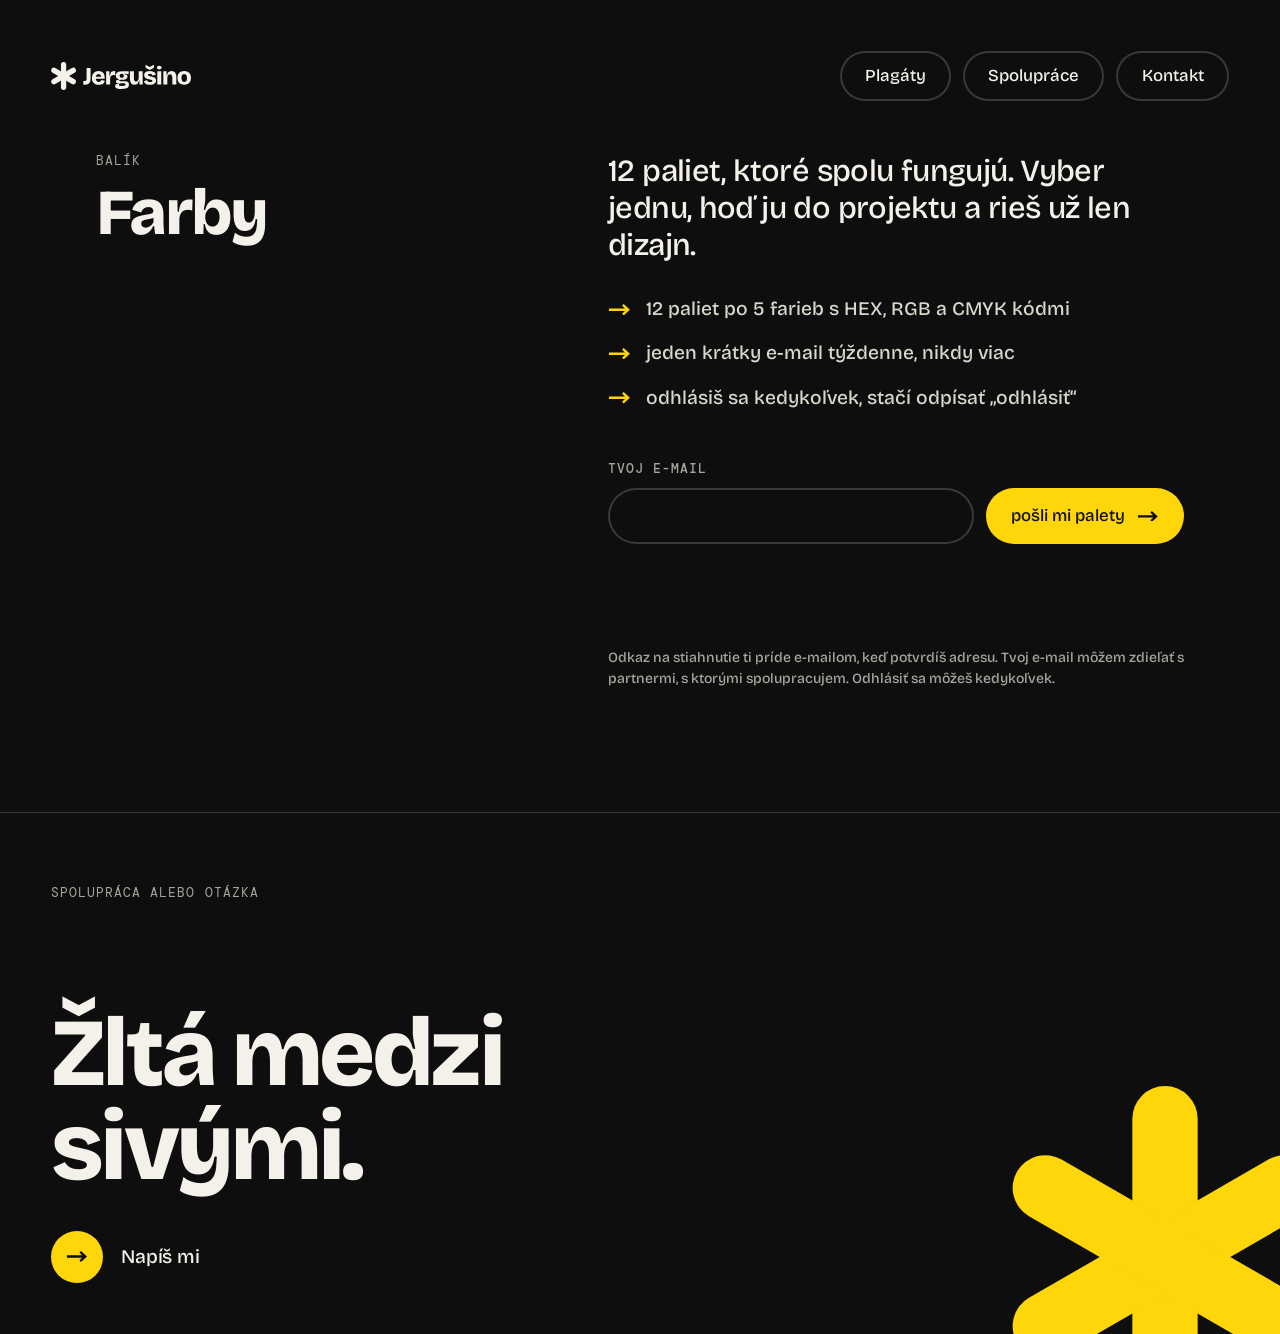
==== commit 6b2db805: "Send signups through the jergusino-mail Worker (Brevo) instead of Apps Script" ====
--- a/index.html
+++ b/index.html
@@ -67,7 +67,7 @@
     </div>
   </main>
 
-  <p class="fine" id="fine"><span>Odkaz na stiahnutie ti príde e-mailom hneď. Tvoj e-mail môžem zdieľať s partnermi, s ktorými spolupracujem. Odhlásiť sa môžeš kedykoľvek.</span></p>
+  <p class="fine" id="fine"><span>Odkaz na stiahnutie ti príde e-mailom, keď potvrdíš adresu. Tvoj e-mail môžem zdieľať s partnermi, s ktorými spolupracujem. Odhlásiť sa môžeš kedykoľvek.</span></p>
 
   <section class="closing" aria-labelledby="closing-h">
     <div class="closing-ast spin" aria-hidden="true"><svg class="ast" viewBox="0 0 200 200" aria-hidden="true" focusable="false"><g fill="none" stroke="currentColor" stroke-width="34" stroke-linecap="round"><line x1="100" y1="172" x2="100" y2="28"/><line x1="37.65" y1="136" x2="162.35" y2="64"/><line x1="162.35" y1="136" x2="37.65" y2="64"/></g></svg></div>
@@ -77,8 +77,8 @@
   </section>
 
 <script>
-  // Google Apps Script web app (see README.md). With list: "palette-pack" it emails the link to the download page right away.
-  const SHEET_URL = "https://script.google.com/macros/s/AKfycbwzb0EDm8Rme1YKbwV1A5090Xy8KaP20UOvHCXbhvao1tViq3Yg2vBaLdlMIsiN-4s/exec";
+  // Cloudflare Worker jergusino-mail (code: jergusino.github.io/tools/mail-worker). Sends through Brevo; double opt-in.
+  const API_URL = "https://api.jergusino.com/subscribe";
 
   const form = document.getElementById("signup");
   const email = document.getElementById("email");
@@ -88,7 +88,7 @@
 
   const messages = {
     invalid: "Toto nevyzerá ako e-mailová adresa. Skús niečo ako meno@gmail.com.",
-    sent: "Hotovo. Odkaz na palety ti práve odišiel e-mailom. Pozri si schránku (aj spam).",
+    sent: "Skoro hotovo. Pozri si schránku (aj spam) a potvrď e-mail. Hneď potom ti pošlem odkaz na palety.",
     broken: "Niečo sa pokazilo na mojej strane. Skús to prosím neskôr.",
     offline: "Nepodarilo sa to odoslať. Skontroluj pripojenie na internet a skús to znova.",
     soon: "Prihlasovanie čoskoro spustím. Skús to o pár dní.",
@@ -103,24 +103,16 @@
     if (form.website.value) return;
     const value = email.value.trim();
     if (!/^[^\s@]+@[^\s@]+\.[^\s@]+$/.test(value)) { show("invalid", true); email.focus(); return; }
-    if (!SHEET_URL) { show("soon"); return; }
+    if (!API_URL) { show("soon"); return; }
 
     button.disabled = true;
     label.textContent = "odosielam…";
     status.textContent = "";
-    const body = new URLSearchParams({ email: value, source: location.hostname || "local", consent: "Súhlasil s posielaním súborov a noviniek e-mailom a so zdieľaním e-mailu s partnermi", list: "palette-pack" });
+    const body = new URLSearchParams({ email: value, list: "palette-pack", source: (location.host || "local") + location.pathname, consent: "on", consent_text: "Súhlasil s posielaním súborov a noviniek e-mailom a so zdieľaním e-mailu s partnermi", });
     try {
-      let result = "sent", res = null;
-      try {
-        res = await fetch(SHEET_URL, { method: "POST", body });
-      } catch (readError) {
-        // Some browsers block reading Google's reply; send it anyway and assume it went through.
-        await fetch(SHEET_URL, { method: "POST", mode: "no-cors", body });
-      }
-      if (res) {
-        try { result = (await res.json()).status; } catch (badReply) { result = "broken"; }
-      }
-      if (result === "invalid" || result === "broken") { show(result, true); return; }
+      const res = await fetch(API_URL, { method: "POST", body });
+      const reply = await res.json().catch(() => ({}));
+      if (!reply.ok) { show(reply.error === "bad email" ? "invalid" : reply.error === "no consent" ? "consent" : "broken", true); return; }
       form.classList.add("done");
       show("sent");
     } catch (err) {
--- a/assets/css/newsletter.css
+++ b/assets/css/newsletter.css
@@ -47,3 +47,16 @@
 .fine a { color: var(--paper); text-decoration: underline; text-decoration-color: var(--yellow); text-decoration-thickness: 2px; text-underline-offset: 0.2em; }
 
 @media (max-width: 560px) { .signup button.cta { flex: 1 1 100%; } }
+
+.prose a.cta, .prose a.cta:hover { color: var(--ink); text-decoration: none; }
+
+/* wide screens: title on the left, text and form on the right, the pair centred so there is no big gap */
+@media (min-width: 1000px) {
+  main { --gp: clamp(40px, 5vw, 110px); display: grid; grid-template-columns: minmax(var(--m), 1fr) minmax(0, 28rem) var(--gp) minmax(0, 36rem) minmax(var(--m), 1fr); align-items: start; }
+  main > .sec-head { grid-column: 2; grid-row: 1; padding: clamp(110px, 17vh, 190px) 0 0; }
+  main > .sec-head .h--xl { font-size: clamp(3rem, 5vw, 5.5rem); }
+  main > .split { grid-column: 4; grid-row: 1; max-width: none; margin: 0; padding: clamp(110px, 17vh, 190px) 0 0; }
+  main > :not(.sec-head):not(.split) { grid-column: 1 / -1; }
+  .fine { max-width: none; padding-left: max(var(--m), calc(50% - 4rem + clamp(40px, 5vw, 110px) / 2)); padding-right: var(--m); }
+  .fine > span { max-width: 36rem; }
+}
